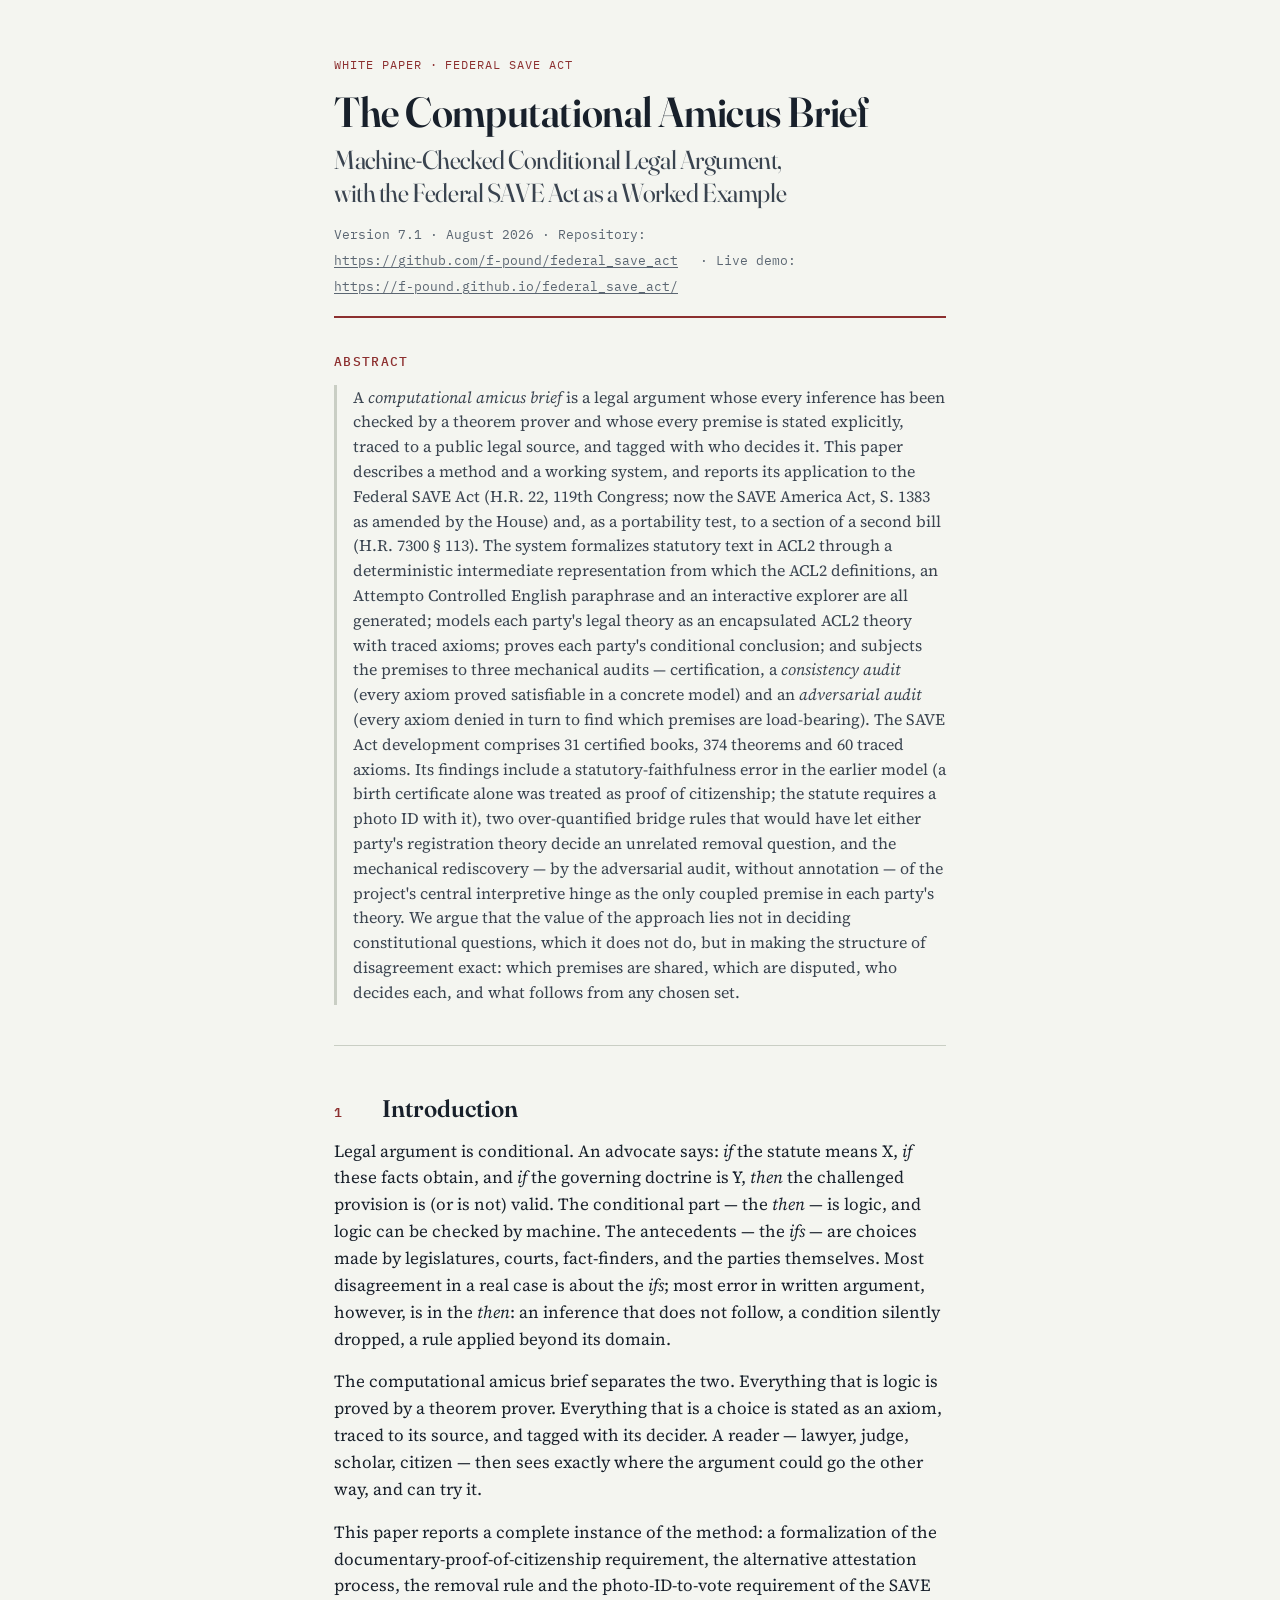
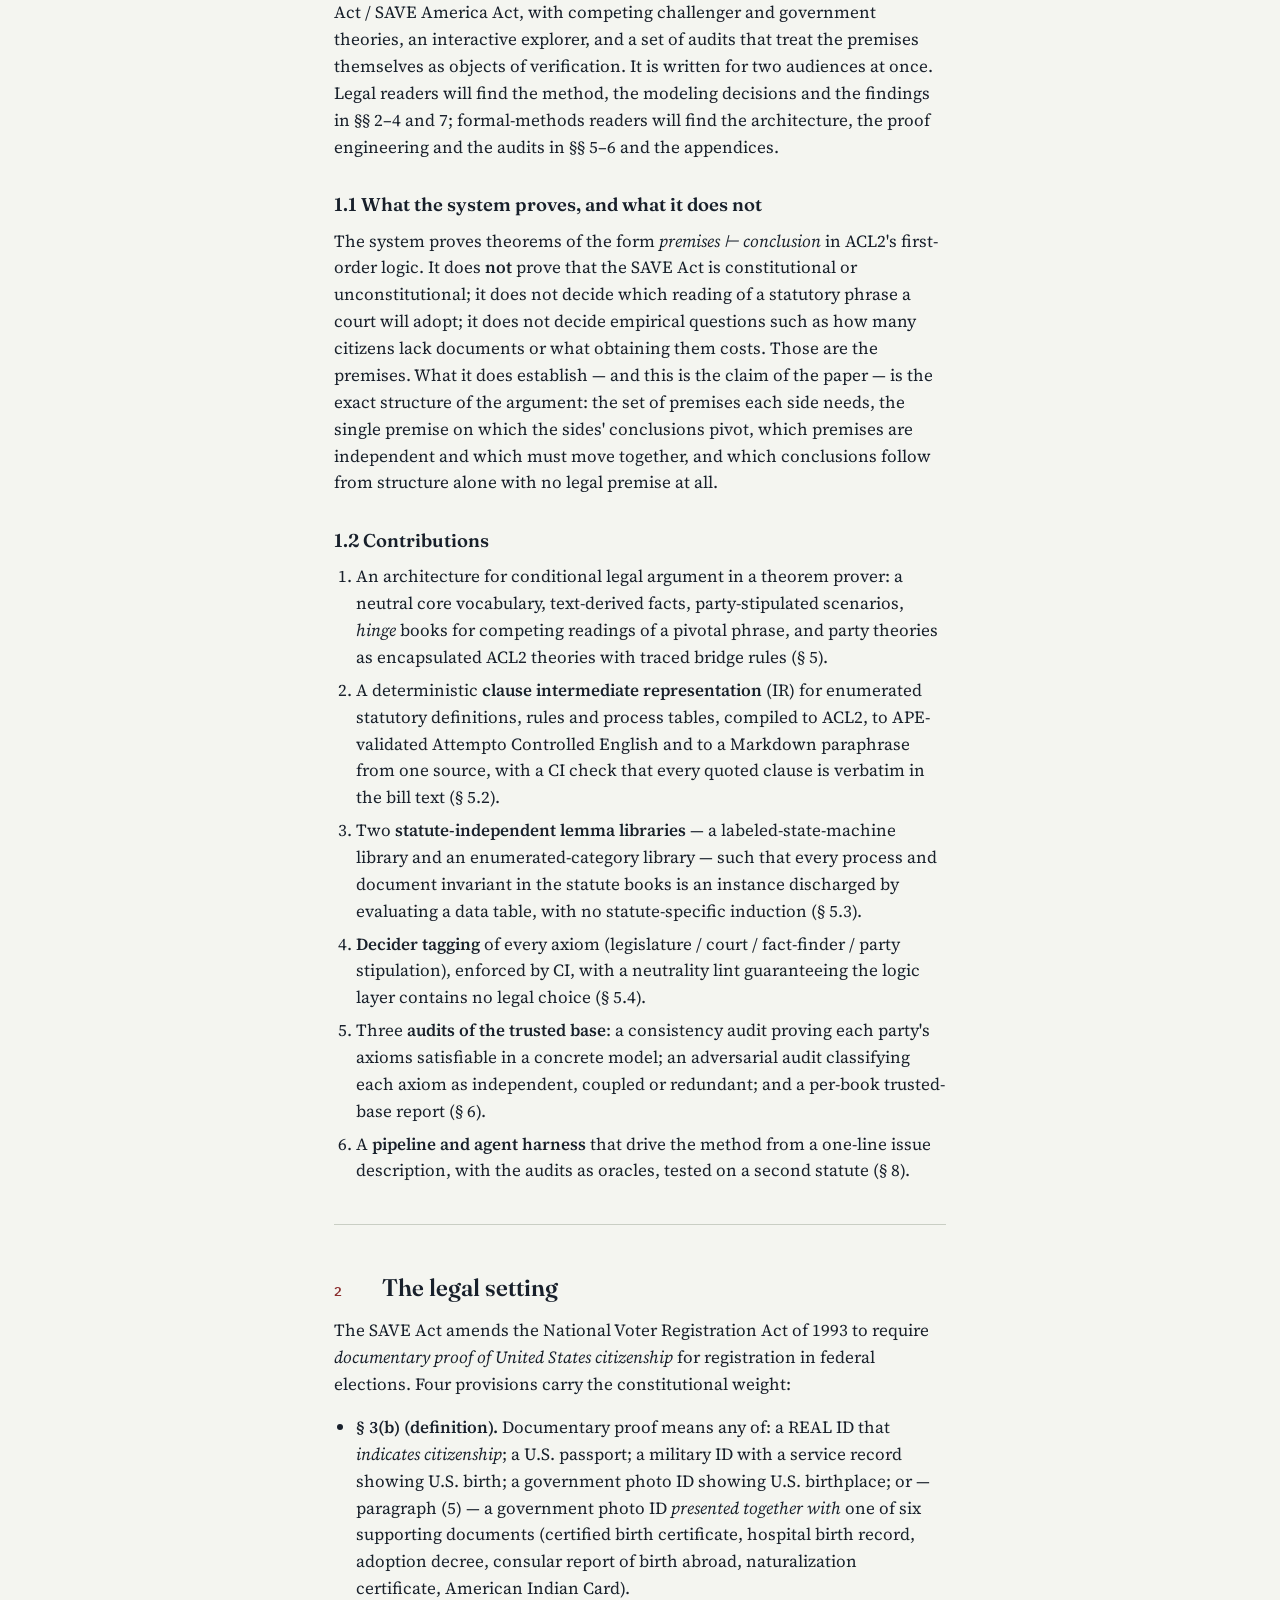
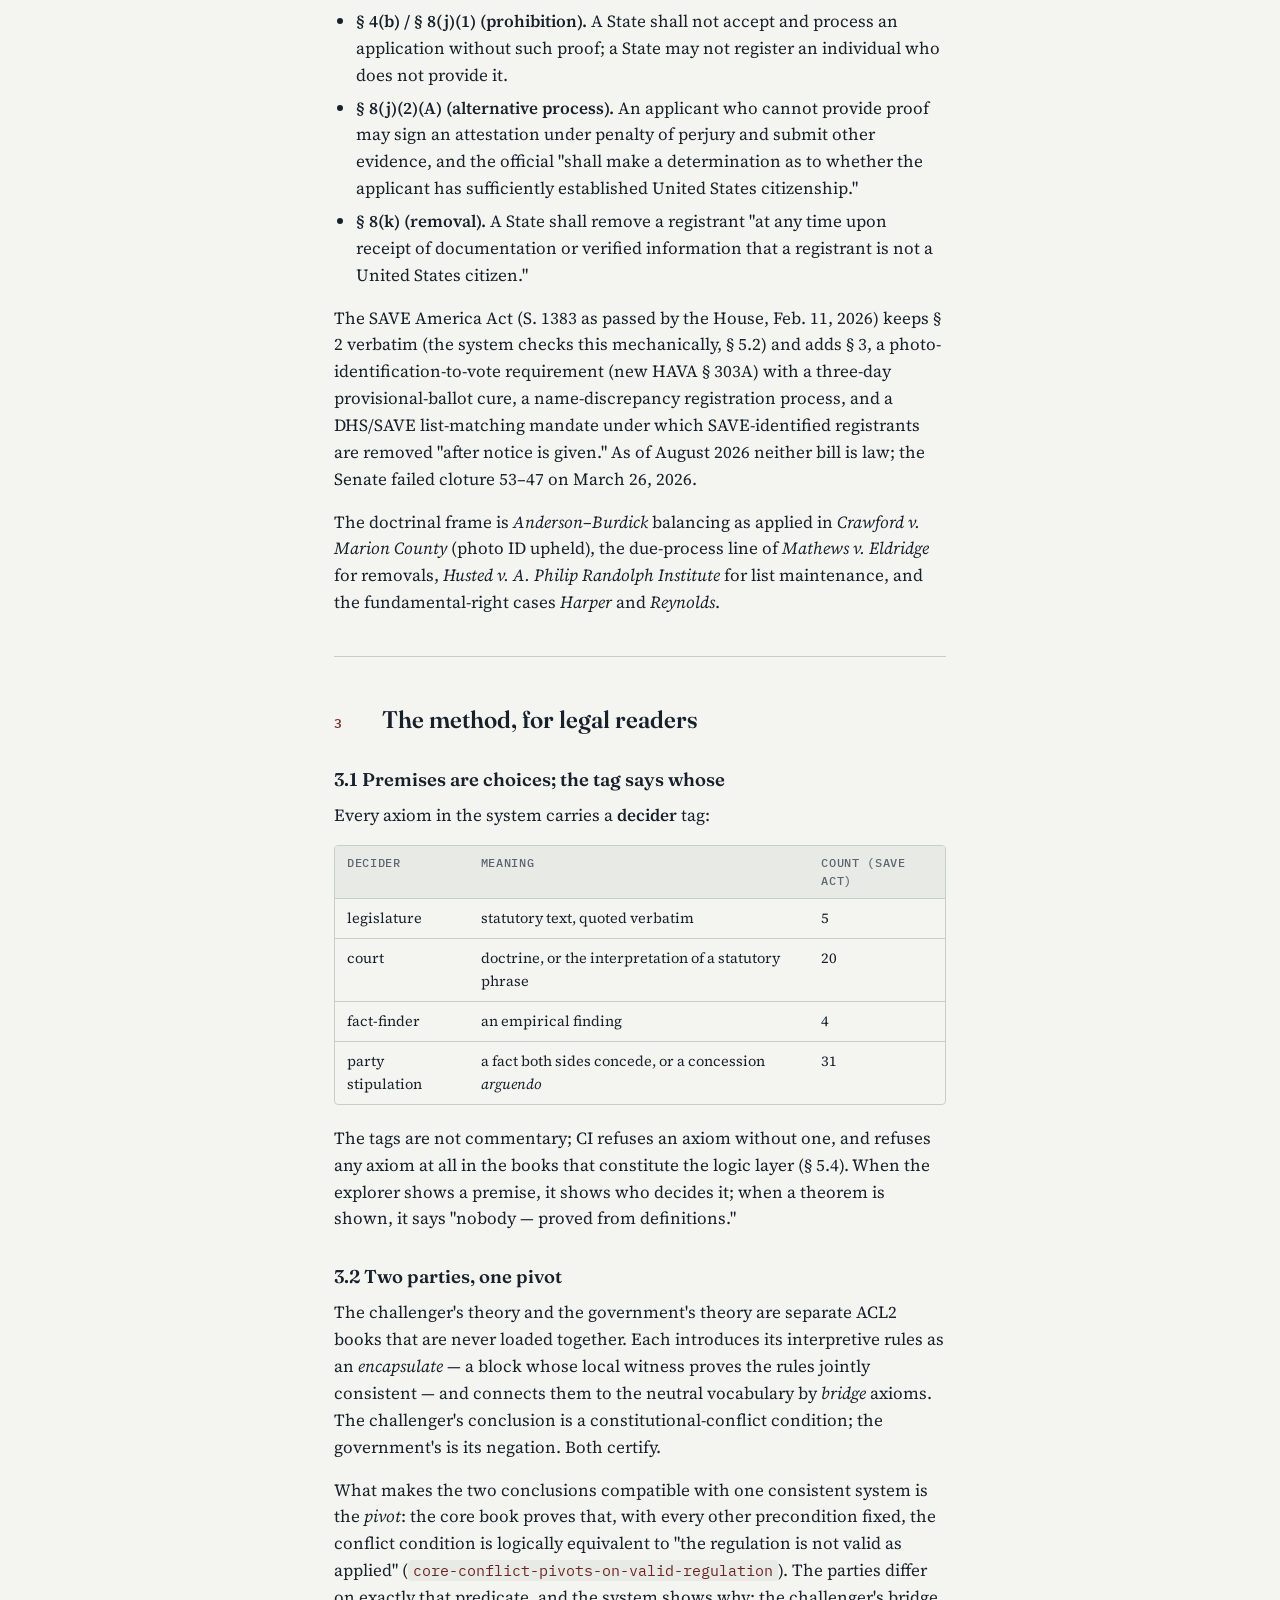
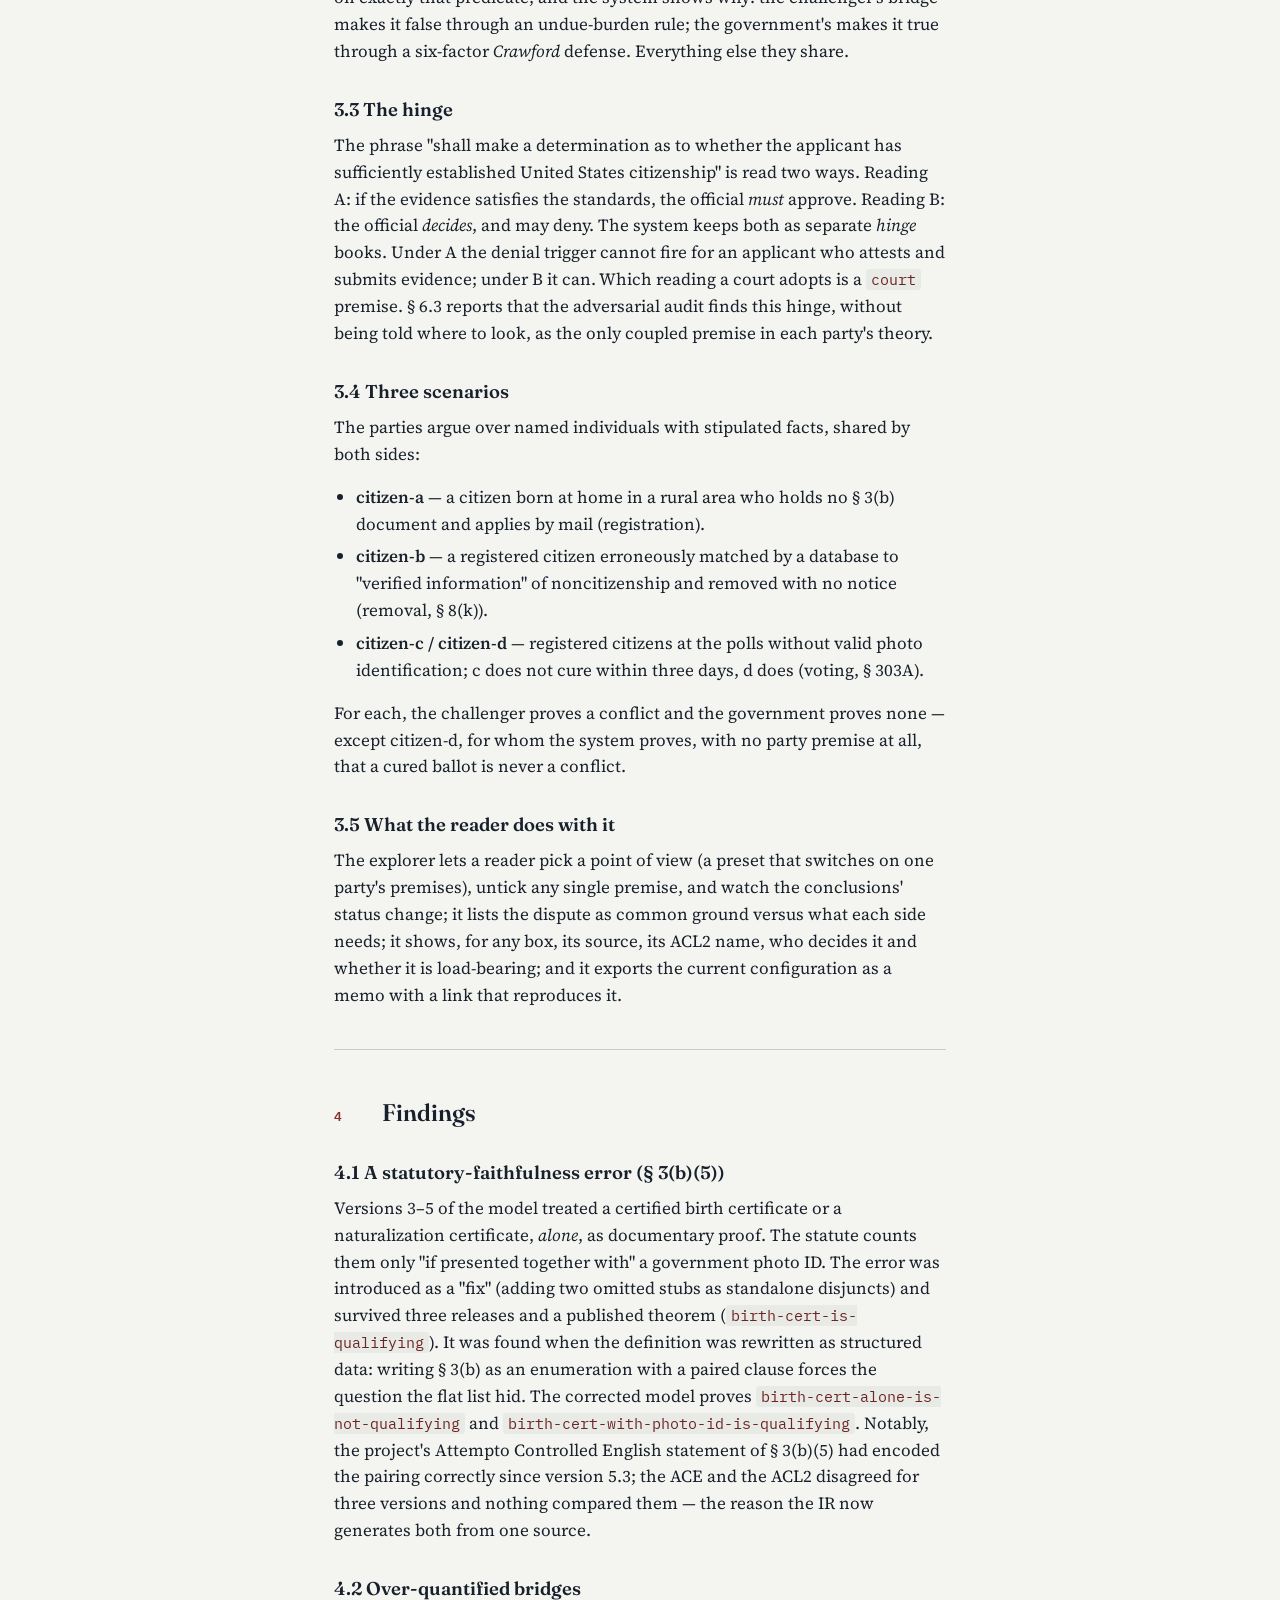
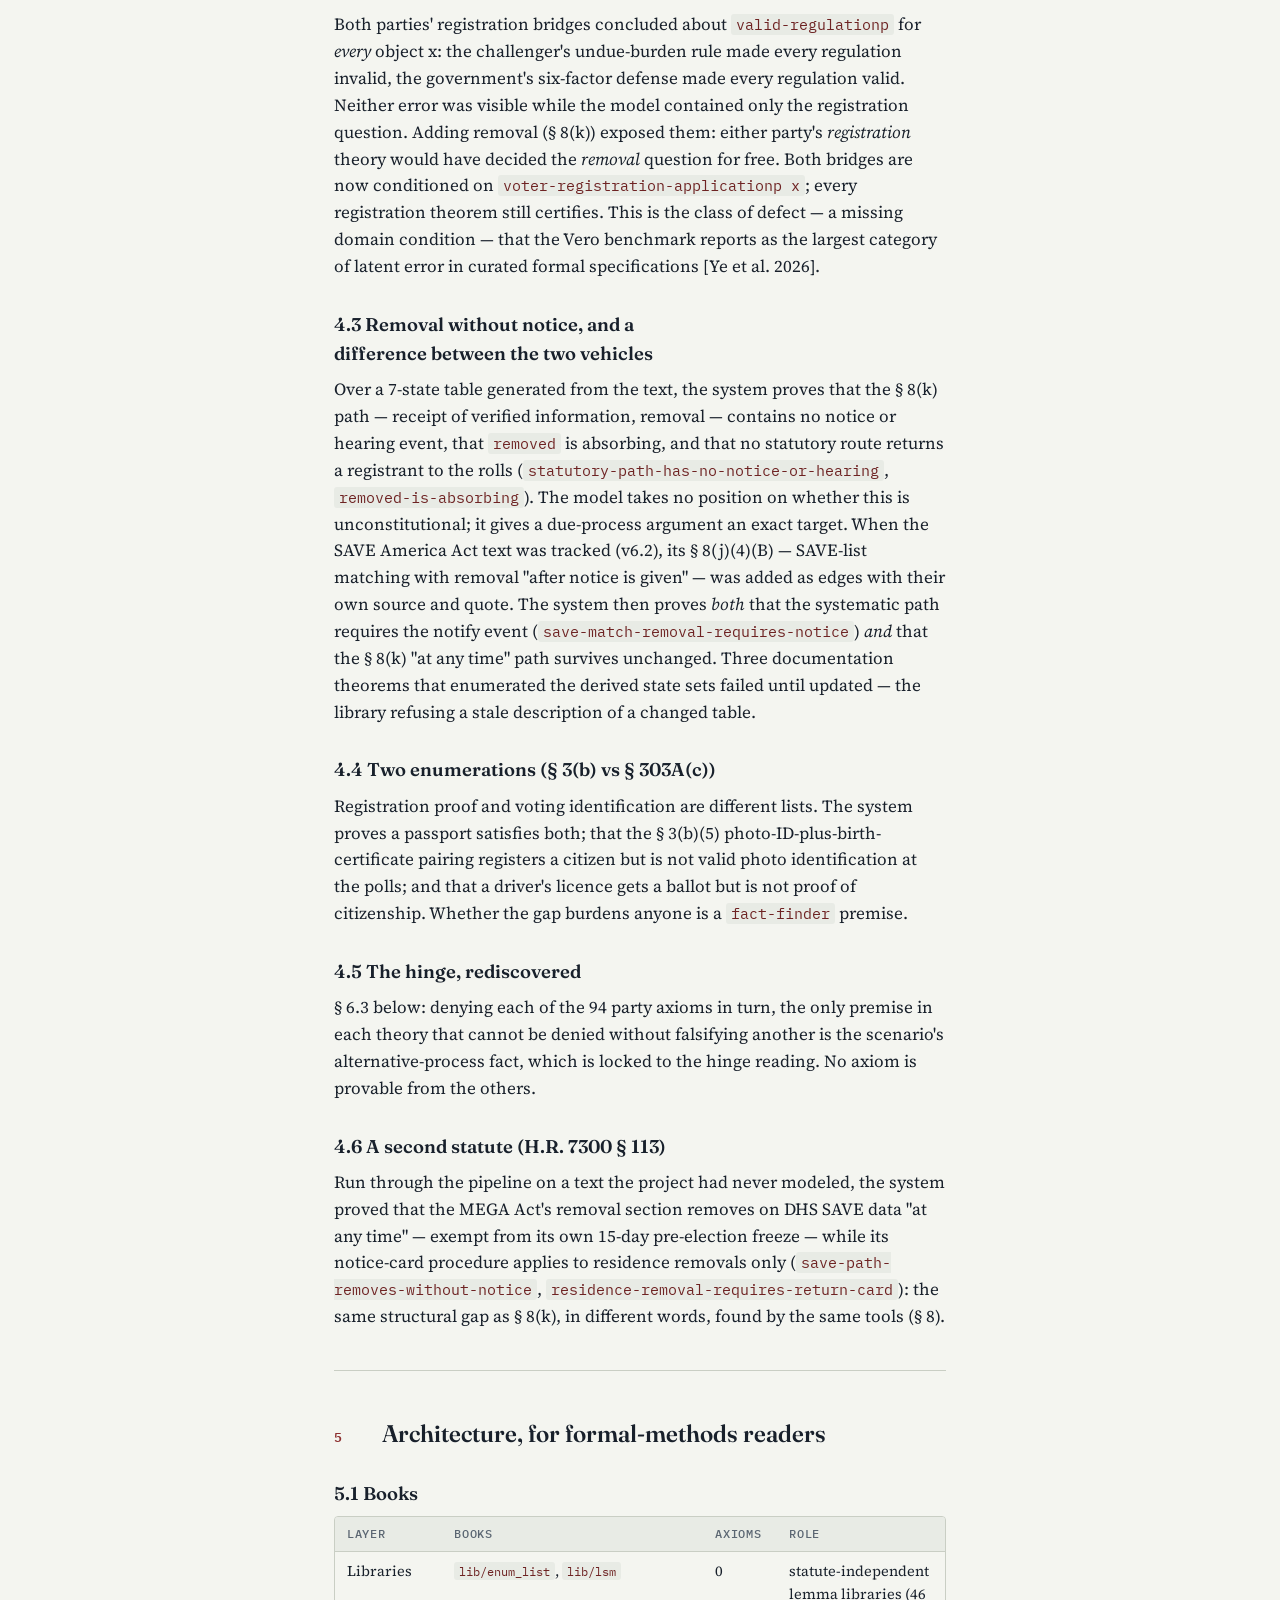
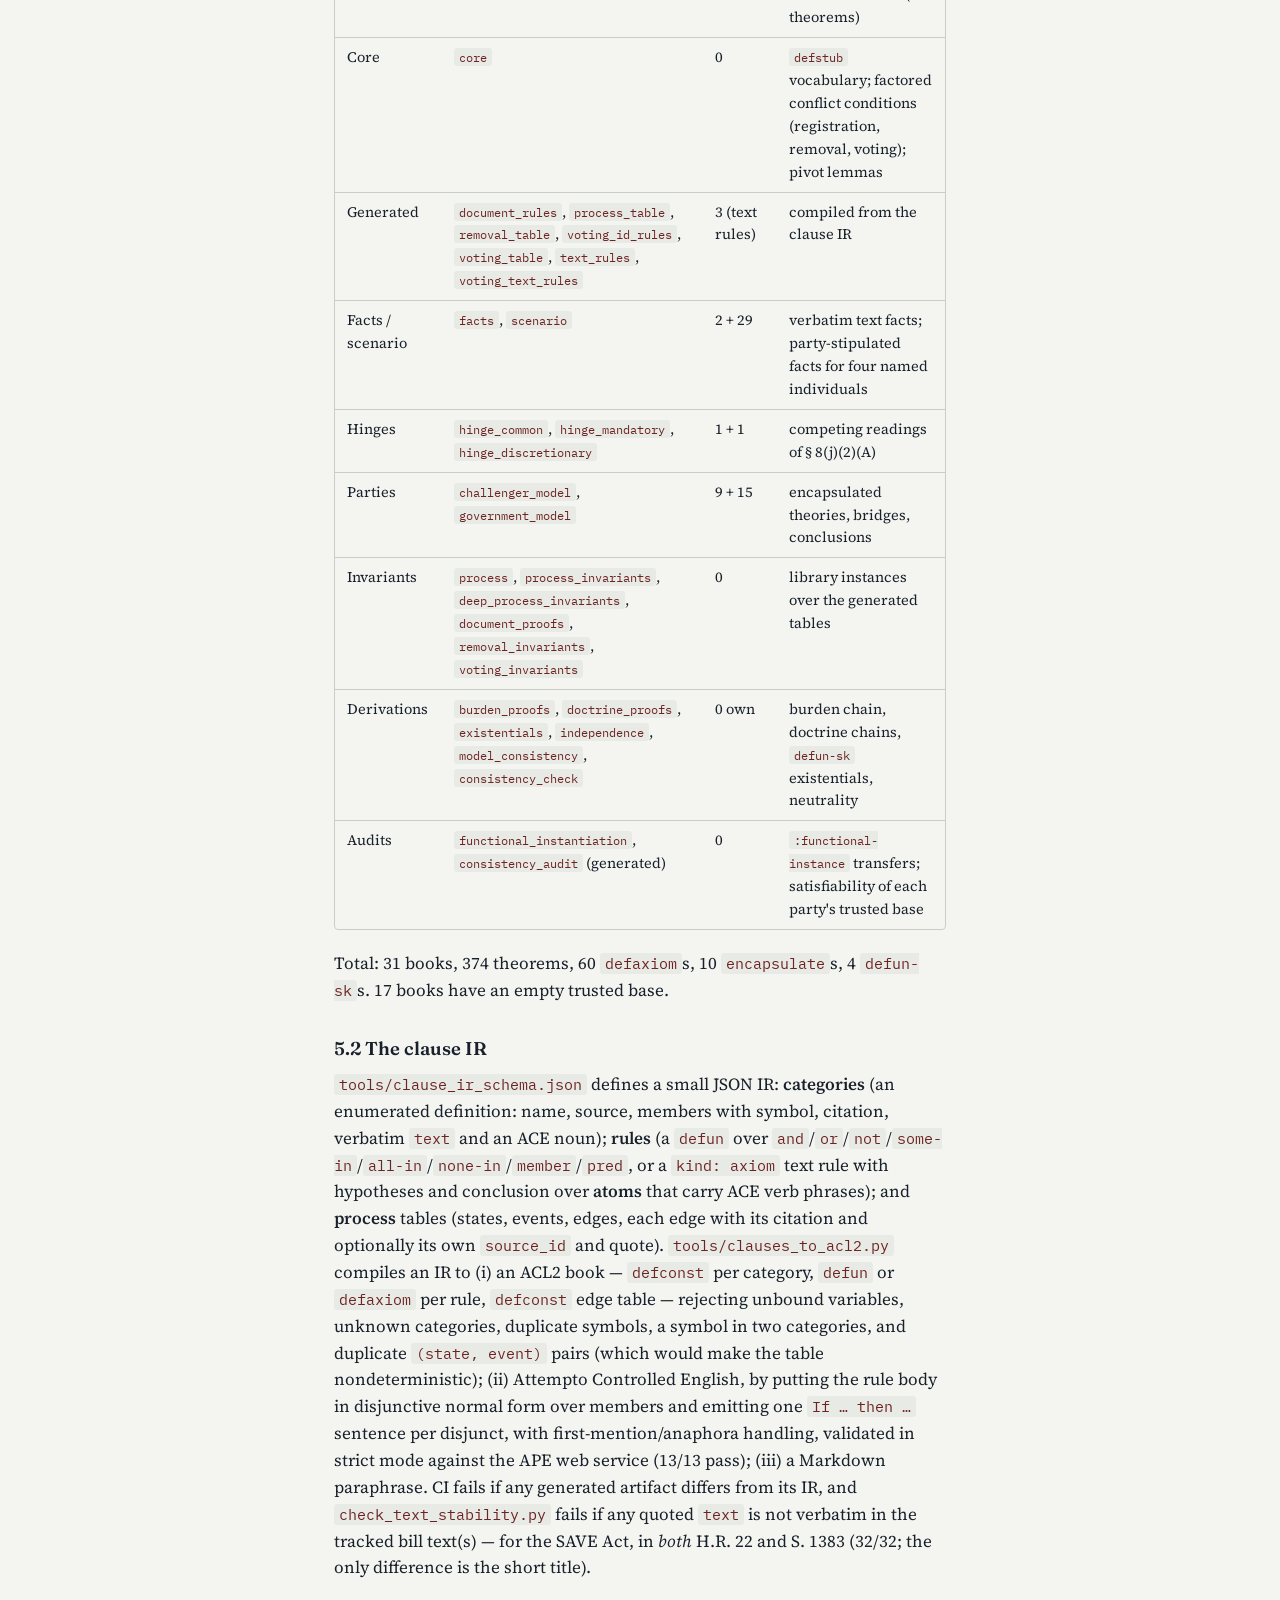
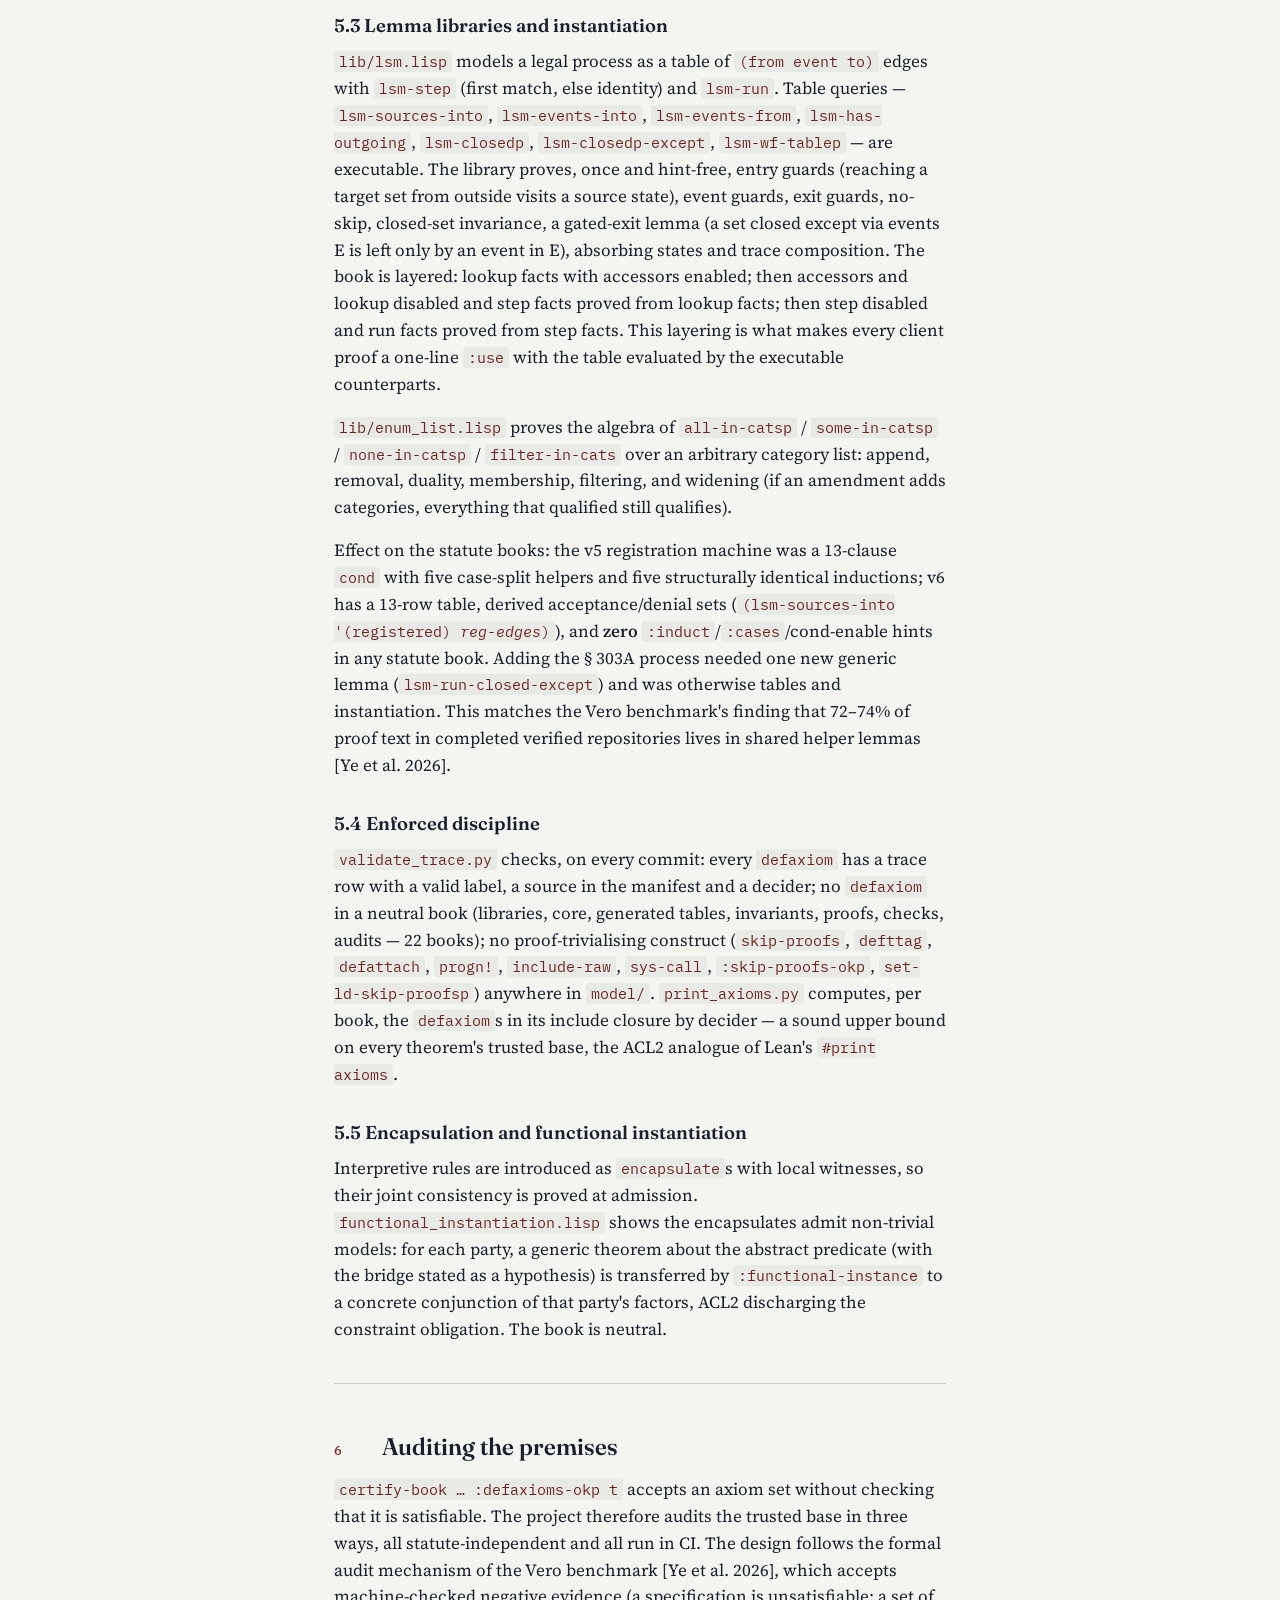
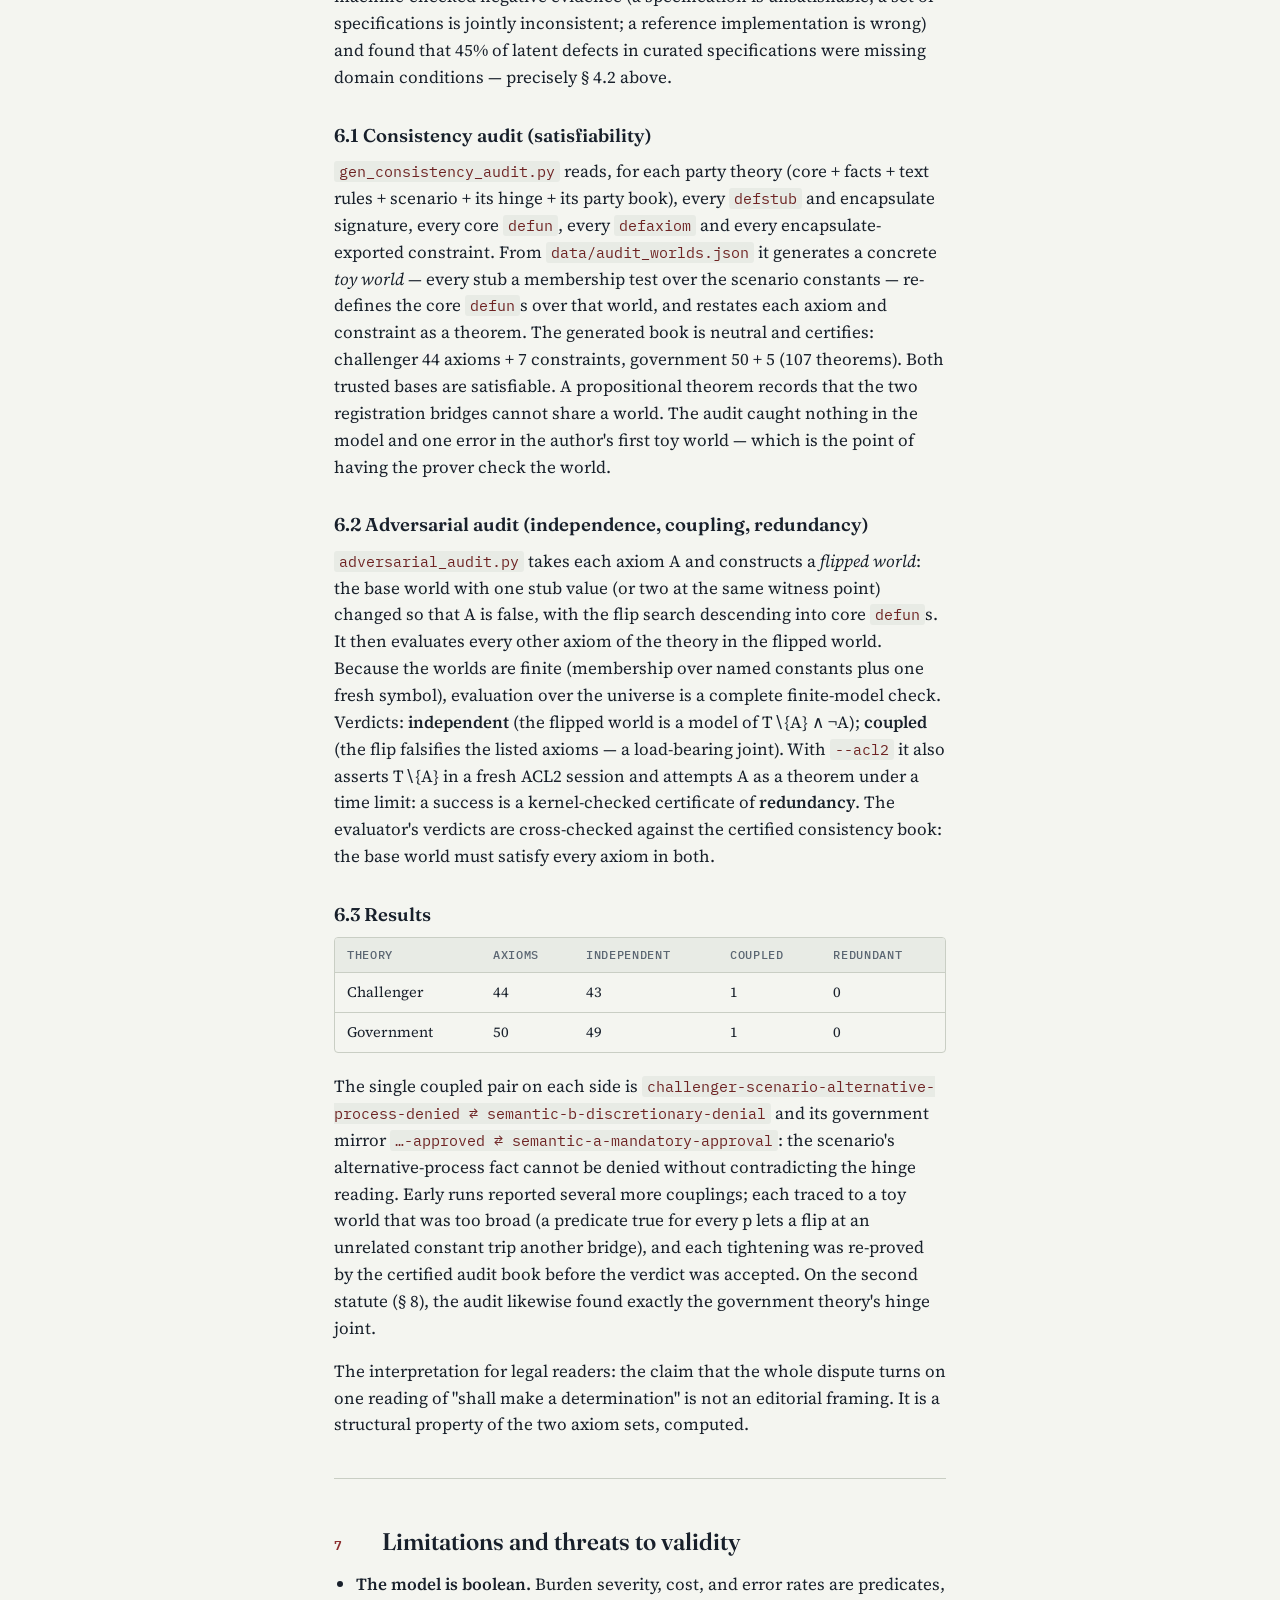
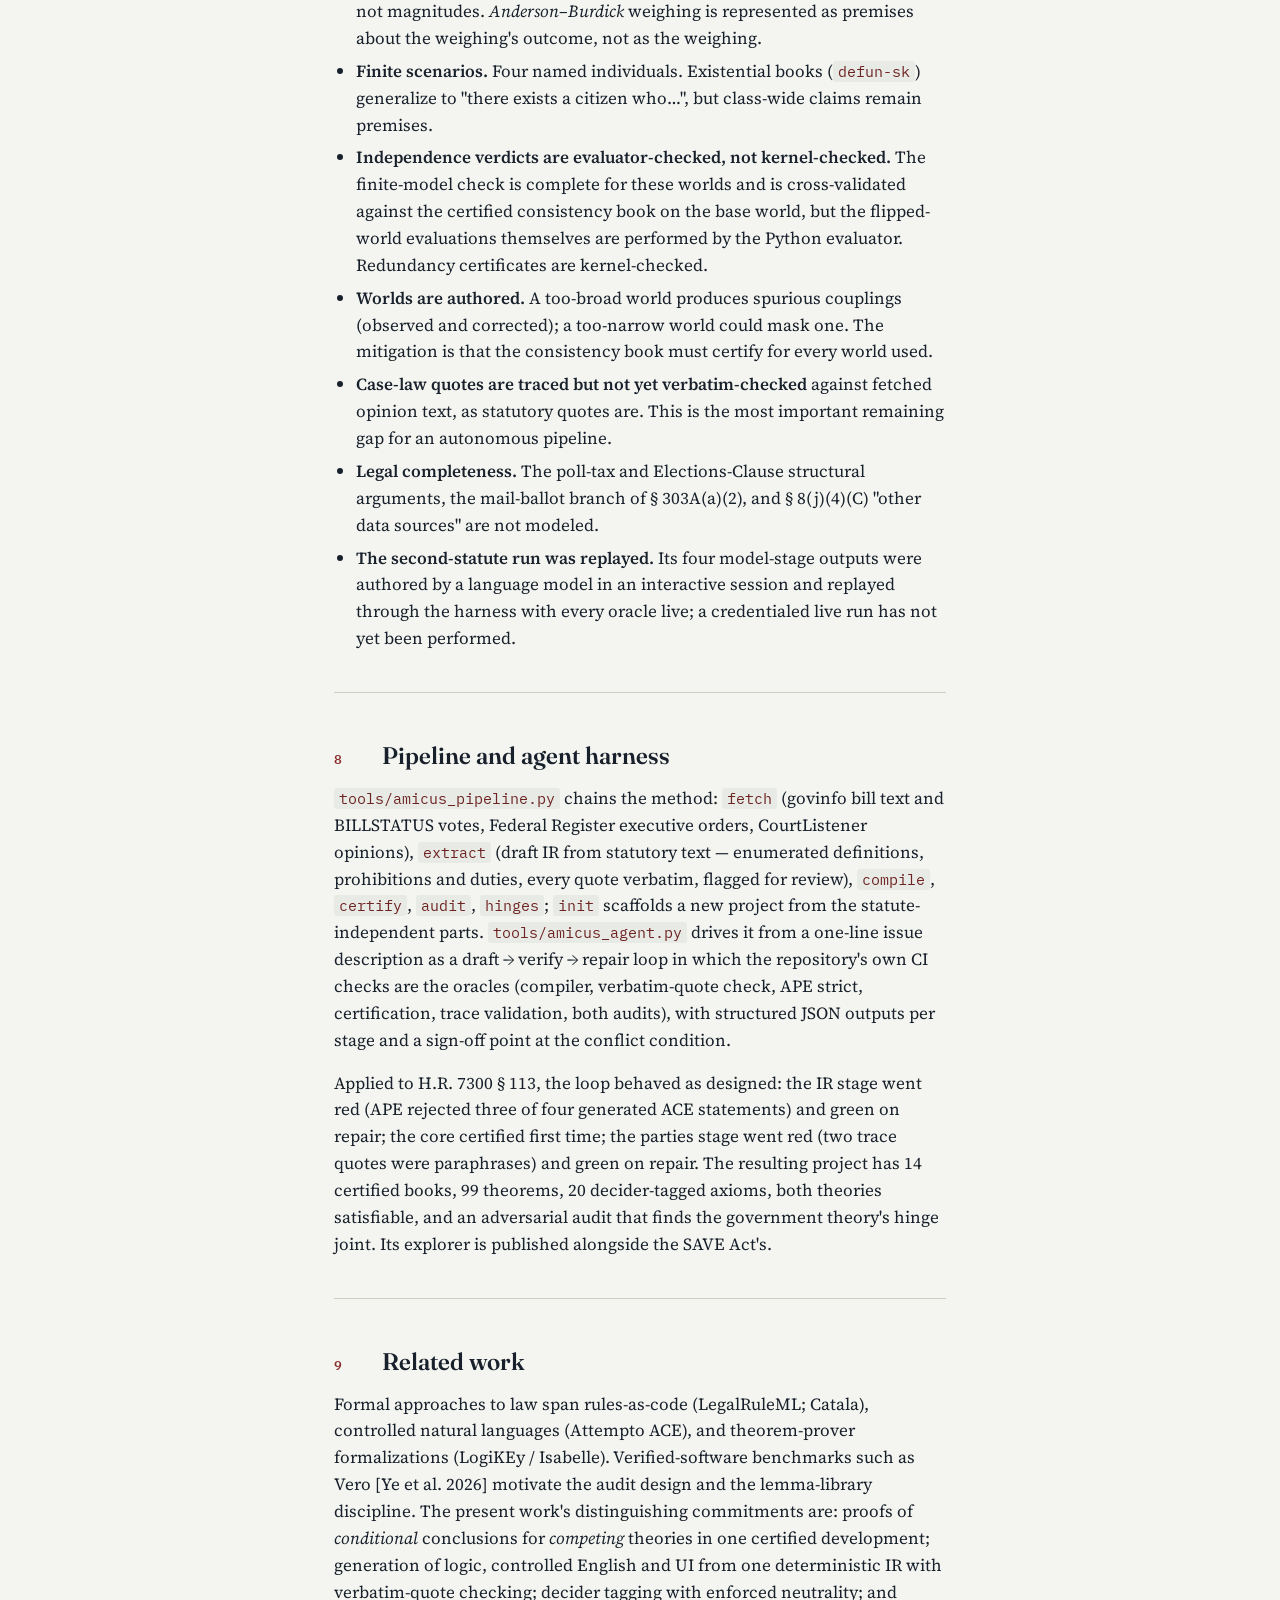
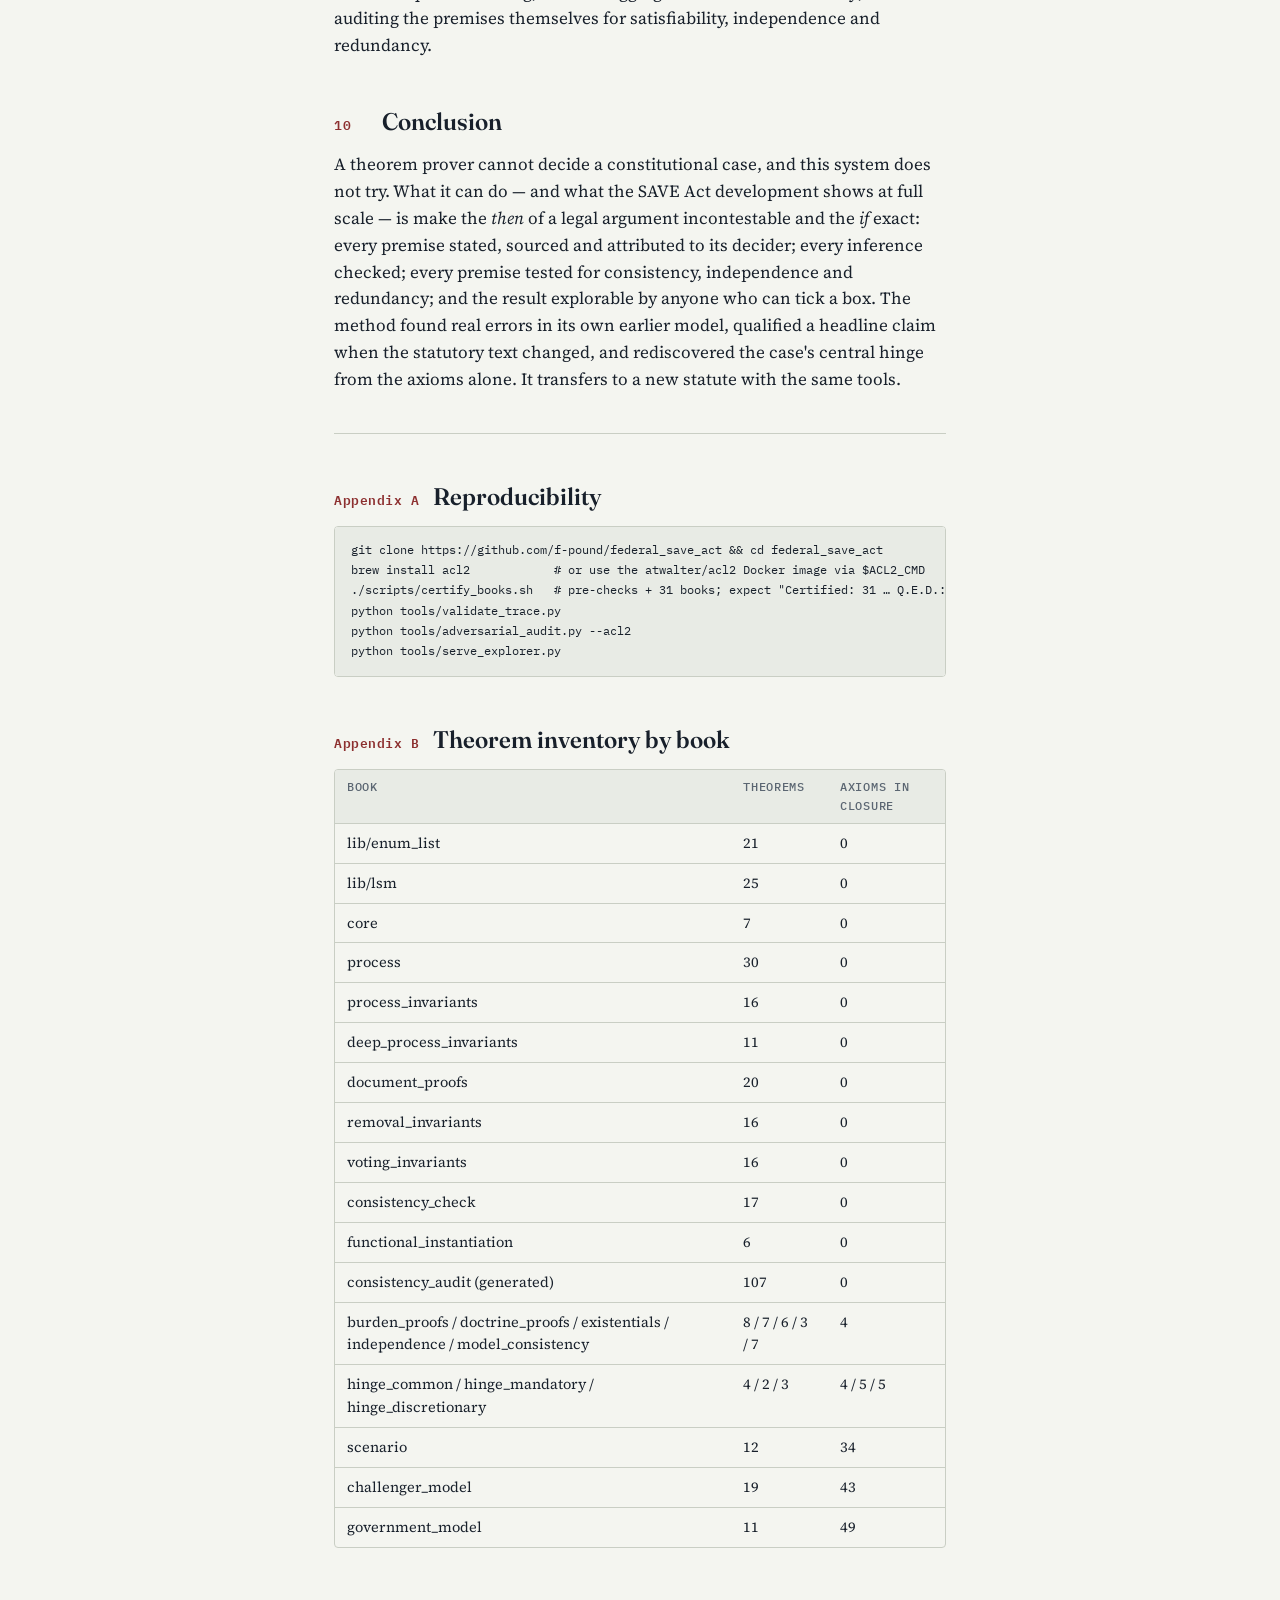
==== web/paper/index.html @ 67fb4537 "web: publish the white paper at /paper/ and link it Co-Authored-By: Claude Fable 5 <noreply@anthropi" ====
<!doctype html>
<html lang="en">
<head>
<meta charset="utf-8">
<meta name="viewport" content="width=device-width, initial-scale=1">
<meta name="description" content="The Computational Amicus Brief: machine-checked conditional legal argument, with the Federal SAVE Act as a worked example.">
<title>The Computational Amicus Brief</title>
<link rel="preconnect" href="https://fonts.googleapis.com">
<link rel="stylesheet" href="https://fonts.googleapis.com/css2?family=Fraunces:opsz,wght@9..144,400;9..144,600;9..144,700&family=Source+Serif+4:ital,opsz,wght@0,8..60,400;0,8..60,600;1,8..60,400&family=IBM+Plex+Mono:wght@400;500&display=swap">
<style>
:root {
  --ground:#F4F5F0; --ink:#18202B; --ink-soft:#3A4450; --slate:#5B6672; --rule:#C9CEC4; --panel:#E8EBE5; --accent:#8C2F2F; --accent-ink:#6E2323;
}
@media (prefers-color-scheme: dark) { :root:not([data-theme="light"]) {
  --ground:#14181D; --ink:#E6E8E3; --ink-soft:#C2C7C0; --slate:#98A2AB; --rule:#333B45; --panel:#1D232A; --accent:#D9857F; --accent-ink:#E8A39E;
} }
:root[data-theme="dark"] {
  --ground:#14181D; --ink:#E6E8E3; --ink-soft:#C2C7C0; --slate:#98A2AB; --rule:#333B45; --panel:#1D232A; --accent:#D9857F; --accent-ink:#E8A39E;
}
body { background:var(--ground); color:var(--ink); font-family:"Source Serif 4", Georgia, "Times New Roman", serif; font-size:17px; line-height:1.58; margin:0; }
.paper { max-width:68ch; margin:0 auto; padding:56px 24px 96px; }
header.masthead { border-bottom:2px solid var(--accent); padding-bottom:20px; margin-bottom:36px; }
.eyebrow { font-family:"IBM Plex Mono", ui-monospace, monospace; font-size:12px; letter-spacing:.08em; text-transform:uppercase; color:var(--accent); margin:0 0 14px; }
h1 { font-family:Fraunces, "Iowan Old Style", Georgia, serif; font-weight:600; font-size:clamp(30px, 4.6vw, 42px); line-height:1.12; letter-spacing:-.01em; margin:0 0 16px; text-wrap:balance; font-variation-settings:"opsz" 144; }
.meta { display:flex; flex-wrap:wrap; gap:6px 22px; font-family:"IBM Plex Mono", ui-monospace, monospace; font-size:12.5px; color:var(--slate); }
.meta a { color:var(--slate); }
h2 { font-family:Fraunces, Georgia, serif; font-weight:600; font-size:24px; line-height:1.25; margin:48px 0 14px; text-wrap:balance; display:flex; gap:14px; align-items:baseline; font-variation-settings:"opsz" 72; }
h2 .num { font-family:"IBM Plex Mono", ui-monospace, monospace; font-size:13px; color:var(--accent); letter-spacing:.04em; flex:none; min-width:2.6em; }
h2.abs-h { font-size:13px; font-family:"IBM Plex Mono", ui-monospace, monospace; text-transform:uppercase; letter-spacing:.1em; color:var(--accent); margin-top:0; font-weight:500; }
h2.abs-h + p { font-size:16px; line-height:1.55; color:var(--ink-soft); border-left:3px solid var(--rule); padding-left:16px; }
h3 { font-family:Fraunces, Georgia, serif; font-weight:600; font-size:18.5px; margin:30px 0 8px; text-wrap:balance; }
p { margin:0 0 16px; }
a { color:var(--accent-ink); text-decoration-thickness:1px; text-underline-offset:2px; }
a:focus-visible, button:focus-visible { outline:2px solid var(--accent); outline-offset:2px; }
code { font-family:"IBM Plex Mono", ui-monospace, monospace; font-size:.86em; color:var(--accent-ink); background:var(--panel); padding:1px 5px; border-radius:3px; }
pre { background:var(--panel); border:1px solid var(--rule); border-radius:4px; padding:14px 16px; overflow-x:auto; font-size:13.5px; line-height:1.5; }
pre code { background:none; color:var(--ink); padding:0; }
ul, ol { padding-left:1.3em; margin:0 0 16px; }
li { margin:0 0 6px; }
hr { border:0; border-top:1px solid var(--rule); margin:40px 0; }
.tbl { overflow-x:auto; margin:0 0 20px; border:1px solid var(--rule); border-radius:4px; }
table { border-collapse:collapse; width:100%; font-size:14.5px; font-variant-numeric:tabular-nums; }
th, td { text-align:left; padding:8px 12px; border-bottom:1px solid var(--rule); vertical-align:top; }
th { font-family:"IBM Plex Mono", ui-monospace, monospace; font-size:11.5px; letter-spacing:.06em; text-transform:uppercase; color:var(--slate); background:var(--panel); font-weight:500; }
tr:last-child td { border-bottom:0; }
strong { font-weight:600; }
@media (max-width:600px) { body { font-size:16px; } .paper { padding:36px 18px 64px; } }
@media (prefers-reduced-motion: no-preference) { a { transition: color .15s; } }
</style>
</head>
<body>
<div class="paper">
<header class="masthead">
<p class="eyebrow">White paper · Federal SAVE Act</p>
<h1>The Computational Amicus Brief<br><span style="font-weight:400;font-size:.62em;line-height:1.25;display:block;margin-top:8px;color:var(--ink-soft)">Machine-Checked Conditional Legal Argument, with the Federal SAVE Act as a Worked Example</span></h1>
<div class="meta">Version 7.1 · August 2026 · Repository: <a href="https://github.com/f-pound/federal_save_act">https://github.com/f-pound/federal_save_act</a> · Live demo: <a href="https://f-pound.github.io/federal_save_act/">https://f-pound.github.io/federal_save_act/</a></div>
</header>
<h2 class="abs-h">Abstract</h2>
<p>A <em>computational amicus brief</em> is a legal argument whose every inference has been checked by a theorem prover and whose every premise is stated explicitly, traced to a public legal source, and tagged with who decides it. This paper describes a method and a working system, and reports its application to the Federal SAVE Act (H.R. 22, 119th Congress; now the SAVE America Act, S. 1383 as amended by the House) and, as a portability test, to a section of a second bill (H.R. 7300 § 113). The system formalizes statutory text in ACL2 through a deterministic intermediate representation from which the ACL2 definitions, an Attempto Controlled English paraphrase and an interactive explorer are all generated; models each party's legal theory as an encapsulated ACL2 theory with traced axioms; proves each party's conditional conclusion; and subjects the premises to three mechanical audits — certification, a <em>consistency audit</em> (every axiom proved satisfiable in a concrete model) and an <em>adversarial audit</em> (every axiom denied in turn to find which premises are load-bearing). The SAVE Act development comprises 31 certified books, 374 theorems and 60 traced axioms. Its findings include a statutory-faithfulness error in the earlier model (a birth certificate alone was treated as proof of citizenship; the statute requires a photo ID with it), two over-quantified bridge rules that would have let either party's registration theory decide an unrelated removal question, and the mechanical rediscovery — by the adversarial audit, without annotation — of the project's central interpretive hinge as the only coupled premise in each party's theory. We argue that the value of the approach lies not in deciding constitutional questions, which it does not do, but in making the structure of disagreement exact: which premises are shared, which are disputed, who decides each, and what follows from any chosen set.</p>
<hr>
<h2><span class="num">1</span>Introduction</h2>
<p>Legal argument is conditional. An advocate says: <em>if</em> the statute means X, <em>if</em> these facts obtain, and <em>if</em> the governing doctrine is Y, <em>then</em> the challenged provision is (or is not) valid. The conditional part — the <em>then</em> — is logic, and logic can be checked by machine. The antecedents — the <em>ifs</em> — are choices made by legislatures, courts, fact-finders, and the parties themselves. Most disagreement in a real case is about the <em>ifs</em>; most error in written argument, however, is in the <em>then</em>: an inference that does not follow, a condition silently dropped, a rule applied beyond its domain.</p>
<p>The computational amicus brief separates the two. Everything that is logic is proved by a theorem prover. Everything that is a choice is stated as an axiom, traced to its source, and tagged with its decider. A reader — lawyer, judge, scholar, citizen — then sees exactly where the argument could go the other way, and can try it.</p>
<p>This paper reports a complete instance of the method: a formalization of the documentary-proof-of-citizenship requirement, the alternative attestation process, the removal rule and the photo-ID-to-vote requirement of the SAVE Act / SAVE America Act, with competing challenger and government theories, an interactive explorer, and a set of audits that treat the premises themselves as objects of verification. It is written for two audiences at once. Legal readers will find the method, the modeling decisions and the findings in §§ 2–4 and 7; formal-methods readers will find the architecture, the proof engineering and the audits in §§ 5–6 and the appendices.</p>
<h3>1.1 What the system proves, and what it does not</h3>
<p>The system proves theorems of the form <em>premises ⊢ conclusion</em> in ACL2's first-order logic. It does <strong>not</strong> prove that the SAVE Act is constitutional or unconstitutional; it does not decide which reading of a statutory phrase a court will adopt; it does not decide empirical questions such as how many citizens lack documents or what obtaining them costs. Those are the premises. What it does establish — and this is the claim of the paper — is the exact structure of the argument: the set of premises each side needs, the single premise on which the sides' conclusions pivot, which premises are independent and which must move together, and which conclusions follow from structure alone with no legal premise at all.</p>
<h3>1.2 Contributions</h3>
<ol><li>An architecture for conditional legal argument in a theorem prover: a neutral core vocabulary, text-derived facts, party-stipulated scenarios, <em>hinge</em> books for competing readings of a pivotal phrase, and party theories as encapsulated ACL2 theories with traced bridge rules (§ 5).</li><li>A deterministic <strong>clause intermediate representation</strong> (IR) for enumerated statutory definitions, rules and process tables, compiled to ACL2, to APE-validated Attempto Controlled English and to a Markdown paraphrase from one source, with a CI check that every quoted clause is verbatim in the bill text (§ 5.2).</li><li>Two <strong>statute-independent lemma libraries</strong> — a labeled-state-machine library and an enumerated-category library — such that every process and document invariant in the statute books is an instance discharged by evaluating a data table, with no statute-specific induction (§ 5.3).</li><li><strong>Decider tagging</strong> of every axiom (legislature / court / fact-finder / party stipulation), enforced by CI, with a neutrality lint guaranteeing the logic layer contains no legal choice (§ 5.4).</li><li>Three <strong>audits of the trusted base</strong>: a consistency audit proving each party's axioms satisfiable in a concrete model; an adversarial audit classifying each axiom as independent, coupled or redundant; and a per-book trusted-base report (§ 6).</li><li>A <strong>pipeline and agent harness</strong> that drive the method from a one-line issue description, with the audits as oracles, tested on a second statute (§ 8).</li></ol>
<hr>
<h2><span class="num">2</span>The legal setting</h2>
<p>The SAVE Act amends the National Voter Registration Act of 1993 to require <em>documentary proof of United States citizenship</em> for registration in federal elections. Four provisions carry the constitutional weight:</p>
<ul><li><strong>§ 3(b) (definition).</strong> Documentary proof means any of: a REAL ID that <em>indicates citizenship</em>; a U.S. passport; a military ID with a service record showing U.S. birth; a government photo ID showing U.S. birthplace; or — paragraph (5) — a government photo ID <em>presented together with</em> one of six supporting documents (certified birth certificate, hospital birth record, adoption decree, consular report of birth abroad, naturalization certificate, American Indian Card).</li><li><strong>§ 4(b) / § 8(j)(1) (prohibition).</strong> A State shall not accept and process an application without such proof; a State may not register an individual who does not provide it.</li><li><strong>§ 8(j)(2)(A) (alternative process).</strong> An applicant who cannot provide proof may sign an attestation under penalty of perjury and submit other evidence, and the official "shall make a determination as to whether the applicant has sufficiently established United States citizenship."</li><li><strong>§ 8(k) (removal).</strong> A State shall remove a registrant "at any time upon receipt of documentation or verified information that a registrant is not a United States citizen."</li></ul>
<p>The SAVE America Act (S. 1383 as passed by the House, Feb. 11, 2026) keeps § 2 verbatim (the system checks this mechanically, § 5.2) and adds § 3, a photo-identification-to-vote requirement (new HAVA § 303A) with a three-day provisional-ballot cure, a name-discrepancy registration process, and a DHS/SAVE list-matching mandate under which SAVE-identified registrants are removed "after notice is given." As of August 2026 neither bill is law; the Senate failed cloture 53–47 on March 26, 2026.</p>
<p>The doctrinal frame is <em>Anderson–Burdick</em> balancing as applied in <em>Crawford v. Marion County</em> (photo ID upheld), the due-process line of <em>Mathews v. Eldridge</em> for removals, <em>Husted v. A. Philip Randolph Institute</em> for list maintenance, and the fundamental-right cases <em>Harper</em> and <em>Reynolds</em>.</p>
<hr>
<h2><span class="num">3</span>The method, for legal readers</h2>
<h3>3.1 Premises are choices; the tag says whose</h3>
<p>Every axiom in the system carries a <strong>decider</strong> tag:</p>
<div class="tbl"><table><thead><tr><th>Decider</th><th>Meaning</th><th>Count (SAVE Act)</th></tr></thead><tbody><tr><td>legislature</td><td>statutory text, quoted verbatim</td><td>5</td></tr><tr><td>court</td><td>doctrine, or the interpretation of a statutory phrase</td><td>20</td></tr><tr><td>fact-finder</td><td>an empirical finding</td><td>4</td></tr><tr><td>party stipulation</td><td>a fact both sides concede, or a concession <em>arguendo</em></td><td>31</td></tr></tbody></table></div>
<p>The tags are not commentary; CI refuses an axiom without one, and refuses any axiom at all in the books that constitute the logic layer (§ 5.4). When the explorer shows a premise, it shows who decides it; when a theorem is shown, it says "nobody — proved from definitions."</p>
<h3>3.2 Two parties, one pivot</h3>
<p>The challenger's theory and the government's theory are separate ACL2 books that are never loaded together. Each introduces its interpretive rules as an <em>encapsulate</em> — a block whose local witness proves the rules jointly consistent — and connects them to the neutral vocabulary by <em>bridge</em> axioms. The challenger's conclusion is a constitutional-conflict condition; the government's is its negation. Both certify.</p>
<p>What makes the two conclusions compatible with one consistent system is the <em>pivot</em>: the core book proves that, with every other precondition fixed, the conflict condition is logically equivalent to "the regulation is not valid as applied" (<code>core-conflict-pivots-on-valid-regulation</code>). The parties differ on exactly that predicate, and the system shows why: the challenger's bridge makes it false through an undue-burden rule; the government's makes it true through a six-factor <em>Crawford</em> defense. Everything else they share.</p>
<h3>3.3 The hinge</h3>
<p>The phrase "shall make a determination as to whether the applicant has sufficiently established United States citizenship" is read two ways. Reading A: if the evidence satisfies the standards, the official <em>must</em> approve. Reading B: the official <em>decides</em>, and may deny. The system keeps both as separate <em>hinge</em> books. Under A the denial trigger cannot fire for an applicant who attests and submits evidence; under B it can. Which reading a court adopts is a <code>court</code> premise. § 6.3 reports that the adversarial audit finds this hinge, without being told where to look, as the only coupled premise in each party's theory.</p>
<h3>3.4 Three scenarios</h3>
<p>The parties argue over named individuals with stipulated facts, shared by both sides:</p>
<ul><li><strong>citizen-a</strong> — a citizen born at home in a rural area who holds no § 3(b) document and applies by mail (registration).</li><li><strong>citizen-b</strong> — a registered citizen erroneously matched by a database to "verified information" of noncitizenship and removed with no notice (removal, § 8(k)).</li><li><strong>citizen-c / citizen-d</strong> — registered citizens at the polls without valid photo identification; c does not cure within three days, d does (voting, § 303A).</li></ul>
<p>For each, the challenger proves a conflict and the government proves none — except citizen-d, for whom the system proves, with no party premise at all, that a cured ballot is never a conflict.</p>
<h3>3.5 What the reader does with it</h3>
<p>The explorer lets a reader pick a point of view (a preset that switches on one party's premises), untick any single premise, and watch the conclusions' status change; it lists the dispute as common ground versus what each side needs; it shows, for any box, its source, its ACL2 name, who decides it and whether it is load-bearing; and it exports the current configuration as a memo with a link that reproduces it.</p>
<hr>
<h2><span class="num">4</span>Findings</h2>
<h3>4.1 A statutory-faithfulness error (§ 3(b)(5))</h3>
<p>Versions 3–5 of the model treated a certified birth certificate or a naturalization certificate, <em>alone</em>, as documentary proof. The statute counts them only "if presented together with" a government photo ID. The error was introduced as a "fix" (adding two omitted stubs as standalone disjuncts) and survived three releases and a published theorem (<code>birth-cert-is-qualifying</code>). It was found when the definition was rewritten as structured data: writing § 3(b) as an enumeration with a paired clause forces the question the flat list hid. The corrected model proves <code>birth-cert-alone-is-not-qualifying</code> and <code>birth-cert-with-photo-id-is-qualifying</code>. Notably, the project's Attempto Controlled English statement of § 3(b)(5) had encoded the pairing correctly since version 5.3; the ACE and the ACL2 disagreed for three versions and nothing compared them — the reason the IR now generates both from one source.</p>
<h3>4.2 Over-quantified bridges</h3>
<p>Both parties' registration bridges concluded about <code>valid-regulationp</code> for <em>every</em> object x: the challenger's undue-burden rule made every regulation invalid, the government's six-factor defense made every regulation valid. Neither error was visible while the model contained only the registration question. Adding removal (§ 8(k)) exposed them: either party's <em>registration</em> theory would have decided the <em>removal</em> question for free. Both bridges are now conditioned on <code>voter-registration-applicationp x</code>; every registration theorem still certifies. This is the class of defect — a missing domain condition — that the Vero benchmark reports as the largest category of latent error in curated formal specifications [Ye et al. 2026].</p>
<h3>4.3 Removal without notice, and a difference between the two vehicles</h3>
<p>Over a 7-state table generated from the text, the system proves that the § 8(k) path — receipt of verified information, removal — contains no notice or hearing event, that <code>removed</code> is absorbing, and that no statutory route returns a registrant to the rolls (<code>statutory-path-has-no-notice-or-hearing</code>, <code>removed-is-absorbing</code>). The model takes no position on whether this is unconstitutional; it gives a due-process argument an exact target. When the SAVE America Act text was tracked (v6.2), its § 8(j)(4)(B) — SAVE-list matching with removal "after notice is given" — was added as edges with their own source and quote. The system then proves <em>both</em> that the systematic path requires the notify event (<code>save-match-removal-requires-notice</code>) <em>and</em> that the § 8(k) "at any time" path survives unchanged. Three documentation theorems that enumerated the derived state sets failed until updated — the library refusing a stale description of a changed table.</p>
<h3>4.4 Two enumerations (§ 3(b) vs § 303A(c))</h3>
<p>Registration proof and voting identification are different lists. The system proves a passport satisfies both; that the § 3(b)(5) photo-ID-plus-birth-certificate pairing registers a citizen but is not valid photo identification at the polls; and that a driver's licence gets a ballot but is not proof of citizenship. Whether the gap burdens anyone is a <code>fact-finder</code> premise.</p>
<h3>4.5 The hinge, rediscovered</h3>
<p>§ 6.3 below: denying each of the 94 party axioms in turn, the only premise in each theory that cannot be denied without falsifying another is the scenario's alternative-process fact, which is locked to the hinge reading. No axiom is provable from the others.</p>
<h3>4.6 A second statute (H.R. 7300 § 113)</h3>
<p>Run through the pipeline on a text the project had never modeled, the system proved that the MEGA Act's removal section removes on DHS SAVE data "at any time" — exempt from its own 15-day pre-election freeze — while its notice-card procedure applies to residence removals only (<code>save-path-removes-without-notice</code>, <code>residence-removal-requires-return-card</code>): the same structural gap as § 8(k), in different words, found by the same tools (§ 8).</p>
<hr>
<h2><span class="num">5</span>Architecture, for formal-methods readers</h2>
<h3>5.1 Books</h3>
<div class="tbl"><table><thead><tr><th>Layer</th><th>Books</th><th>Axioms</th><th>Role</th></tr></thead><tbody><tr><td>Libraries</td><td><code>lib/enum_list</code>, <code>lib/lsm</code></td><td>0</td><td>statute-independent lemma libraries (46 theorems)</td></tr><tr><td>Core</td><td><code>core</code></td><td>0</td><td><code>defstub</code> vocabulary; factored conflict conditions (registration, removal, voting); pivot lemmas</td></tr><tr><td>Generated</td><td><code>document_rules</code>, <code>process_table</code>, <code>removal_table</code>, <code>voting_id_rules</code>, <code>voting_table</code>, <code>text_rules</code>, <code>voting_text_rules</code></td><td>3 (text rules)</td><td>compiled from the clause IR</td></tr><tr><td>Facts / scenario</td><td><code>facts</code>, <code>scenario</code></td><td>2 + 29</td><td>verbatim text facts; party-stipulated facts for four named individuals</td></tr><tr><td>Hinges</td><td><code>hinge_common</code>, <code>hinge_mandatory</code>, <code>hinge_discretionary</code></td><td>1 + 1</td><td>competing readings of § 8(j)(2)(A)</td></tr><tr><td>Parties</td><td><code>challenger_model</code>, <code>government_model</code></td><td>9 + 15</td><td>encapsulated theories, bridges, conclusions</td></tr><tr><td>Invariants</td><td><code>process</code>, <code>process_invariants</code>, <code>deep_process_invariants</code>, <code>document_proofs</code>, <code>removal_invariants</code>, <code>voting_invariants</code></td><td>0</td><td>library instances over the generated tables</td></tr><tr><td>Derivations</td><td><code>burden_proofs</code>, <code>doctrine_proofs</code>, <code>existentials</code>, <code>independence</code>, <code>model_consistency</code>, <code>consistency_check</code></td><td>0 own</td><td>burden chain, doctrine chains, <code>defun-sk</code> existentials, neutrality</td></tr><tr><td>Audits</td><td><code>functional_instantiation</code>, <code>consistency_audit</code> (generated)</td><td>0</td><td><code>:functional-instance</code> transfers; satisfiability of each party's trusted base</td></tr></tbody></table></div>
<p>Total: 31 books, 374 theorems, 60 <code>defaxiom</code>s, 10 <code>encapsulate</code>s, 4 <code>defun-sk</code>s. 17 books have an empty trusted base.</p>
<h3>5.2 The clause IR</h3>
<p><code>tools/clause_ir_schema.json</code> defines a small JSON IR: <strong>categories</strong> (an enumerated definition: name, source, members with symbol, citation, verbatim <code>text</code> and an ACE noun); <strong>rules</strong> (a <code>defun</code> over <code>and</code>/<code>or</code>/<code>not</code>/<code>some-in</code>/<code>all-in</code>/<code>none-in</code>/<code>member</code>/<code>pred</code>, or a <code>kind: axiom</code> text rule with hypotheses and conclusion over <strong>atoms</strong> that carry ACE verb phrases); and <strong>process</strong> tables (states, events, edges, each edge with its citation and optionally its own <code>source_id</code> and quote). <code>tools/clauses_to_acl2.py</code> compiles an IR to (i) an ACL2 book — <code>defconst</code> per category, <code>defun</code> or <code>defaxiom</code> per rule, <code>defconst</code> edge table — rejecting unbound variables, unknown categories, duplicate symbols, a symbol in two categories, and duplicate <code>(state, event)</code> pairs (which would make the table nondeterministic); (ii) Attempto Controlled English, by putting the rule body in disjunctive normal form over members and emitting one <code>If … then …</code> sentence per disjunct, with first-mention/anaphora handling, validated in strict mode against the APE web service (13/13 pass); (iii) a Markdown paraphrase. CI fails if any generated artifact differs from its IR, and <code>check_text_stability.py</code> fails if any quoted <code>text</code> is not verbatim in the tracked bill text(s) — for the SAVE Act, in <em>both</em> H.R. 22 and S. 1383 (32/32; the only difference is the short title).</p>
<h3>5.3 Lemma libraries and instantiation</h3>
<p><code>lib/lsm.lisp</code> models a legal process as a table of <code>(from event to)</code> edges with <code>lsm-step</code> (first match, else identity) and <code>lsm-run</code>. Table queries — <code>lsm-sources-into</code>, <code>lsm-events-into</code>, <code>lsm-events-from</code>, <code>lsm-has-outgoing</code>, <code>lsm-closedp</code>, <code>lsm-closedp-except</code>, <code>lsm-wf-tablep</code> — are executable. The library proves, once and hint-free, entry guards (reaching a target set from outside visits a source state), event guards, exit guards, no-skip, closed-set invariance, a gated-exit lemma (a set closed except via events E is left only by an event in E), absorbing states and trace composition. The book is layered: lookup facts with accessors enabled; then accessors and lookup disabled and step facts proved from lookup facts; then step disabled and run facts proved from step facts. This layering is what makes every client proof a one-line <code>:use</code> with the table evaluated by the executable counterparts.</p>
<p><code>lib/enum_list.lisp</code> proves the algebra of <code>all-in-catsp</code> / <code>some-in-catsp</code> / <code>none-in-catsp</code> / <code>filter-in-cats</code> over an arbitrary category list: append, removal, duality, membership, filtering, and widening (if an amendment adds categories, everything that qualified still qualifies).</p>
<p>Effect on the statute books: the v5 registration machine was a 13-clause <code>cond</code> with five case-split helpers and five structurally identical inductions; v6 has a 13-row table, derived acceptance/denial sets (<code>(lsm-sources-into '(registered) <em>reg-edges</em>)</code>), and <strong>zero</strong> <code>:induct</code>/<code>:cases</code>/cond-enable hints in any statute book. Adding the § 303A process needed one new generic lemma (<code>lsm-run-closed-except</code>) and was otherwise tables and instantiation. This matches the Vero benchmark's finding that 72–74% of proof text in completed verified repositories lives in shared helper lemmas [Ye et al. 2026].</p>
<h3>5.4 Enforced discipline</h3>
<p><code>validate_trace.py</code> checks, on every commit: every <code>defaxiom</code> has a trace row with a valid label, a source in the manifest and a decider; no <code>defaxiom</code> in a neutral book (libraries, core, generated tables, invariants, proofs, checks, audits — 22 books); no proof-trivialising construct (<code>skip-proofs</code>, <code>defttag</code>, <code>defattach</code>, <code>progn!</code>, <code>include-raw</code>, <code>sys-call</code>, <code>:skip-proofs-okp</code>, <code>set-ld-skip-proofsp</code>) anywhere in <code>model/</code>. <code>print_axioms.py</code> computes, per book, the <code>defaxiom</code>s in its include closure by decider — a sound upper bound on every theorem's trusted base, the ACL2 analogue of Lean's <code>#print axioms</code>.</p>
<h3>5.5 Encapsulation and functional instantiation</h3>
<p>Interpretive rules are introduced as <code>encapsulate</code>s with local witnesses, so their joint consistency is proved at admission. <code>functional_instantiation.lisp</code> shows the encapsulates admit non-trivial models: for each party, a generic theorem about the abstract predicate (with the bridge stated as a hypothesis) is transferred by <code>:functional-instance</code> to a concrete conjunction of that party's factors, ACL2 discharging the constraint obligation. The book is neutral.</p>
<hr>
<h2><span class="num">6</span>Auditing the premises</h2>
<p><code>certify-book … :defaxioms-okp t</code> accepts an axiom set without checking that it is satisfiable. The project therefore audits the trusted base in three ways, all statute-independent and all run in CI. The design follows the formal audit mechanism of the Vero benchmark [Ye et al. 2026], which accepts machine-checked negative evidence (a specification is unsatisfiable; a set of specifications is jointly inconsistent; a reference implementation is wrong) and found that 45% of latent defects in curated specifications were missing domain conditions — precisely § 4.2 above.</p>
<h3>6.1 Consistency audit (satisfiability)</h3>
<p><code>gen_consistency_audit.py</code> reads, for each party theory (core + facts + text rules + scenario + its hinge + its party book), every <code>defstub</code> and encapsulate signature, every core <code>defun</code>, every <code>defaxiom</code> and every encapsulate-exported constraint. From <code>data/audit_worlds.json</code> it generates a concrete <em>toy world</em> — every stub a membership test over the scenario constants — re-defines the core <code>defun</code>s over that world, and restates each axiom and constraint as a theorem. The generated book is neutral and certifies: challenger 44 axioms + 7 constraints, government 50 + 5 (107 theorems). Both trusted bases are satisfiable. A propositional theorem records that the two registration bridges cannot share a world. The audit caught nothing in the model and one error in the author's first toy world — which is the point of having the prover check the world.</p>
<h3>6.2 Adversarial audit (independence, coupling, redundancy)</h3>
<p><code>adversarial_audit.py</code> takes each axiom A and constructs a <em>flipped world</em>: the base world with one stub value (or two at the same witness point) changed so that A is false, with the flip search descending into core <code>defun</code>s. It then evaluates every other axiom of the theory in the flipped world. Because the worlds are finite (membership over named constants plus one fresh symbol), evaluation over the universe is a complete finite-model check. Verdicts: <strong>independent</strong> (the flipped world is a model of T∖{A} ∧ ¬A); <strong>coupled</strong> (the flip falsifies the listed axioms — a load-bearing joint). With <code>--acl2</code> it also asserts T∖{A} in a fresh ACL2 session and attempts A as a theorem under a time limit: a success is a kernel-checked certificate of <strong>redundancy</strong>. The evaluator's verdicts are cross-checked against the certified consistency book: the base world must satisfy every axiom in both.</p>
<h3>6.3 Results</h3>
<div class="tbl"><table><thead><tr><th>Theory</th><th>axioms</th><th>independent</th><th>coupled</th><th>redundant</th></tr></thead><tbody><tr><td>Challenger</td><td>44</td><td>43</td><td>1</td><td>0</td></tr><tr><td>Government</td><td>50</td><td>49</td><td>1</td><td>0</td></tr></tbody></table></div>
<p>The single coupled pair on each side is <code>challenger-scenario-alternative-process-denied ⇄ semantic-b-discretionary-denial</code> and its government mirror <code>…-approved ⇄ semantic-a-mandatory-approval</code>: the scenario's alternative-process fact cannot be denied without contradicting the hinge reading. Early runs reported several more couplings; each traced to a toy world that was too broad (a predicate true for every p lets a flip at an unrelated constant trip another bridge), and each tightening was re-proved by the certified audit book before the verdict was accepted. On the second statute (§ 8), the audit likewise found exactly the government theory's hinge joint.</p>
<p>The interpretation for legal readers: the claim that the whole dispute turns on one reading of "shall make a determination" is not an editorial framing. It is a structural property of the two axiom sets, computed.</p>
<hr>
<h2><span class="num">7</span>Limitations and threats to validity</h2>
<ul><li><strong>The model is boolean.</strong> Burden severity, cost, and error rates are predicates, not magnitudes. <em>Anderson–Burdick</em> weighing is represented as premises about the weighing's outcome, not as the weighing.</li><li><strong>Finite scenarios.</strong> Four named individuals. Existential books (<code>defun-sk</code>) generalize to "there exists a citizen who…", but class-wide claims remain premises.</li><li><strong>Independence verdicts are evaluator-checked, not kernel-checked.</strong> The finite-model check is complete for these worlds and is cross-validated against the certified consistency book on the base world, but the flipped-world evaluations themselves are performed by the Python evaluator. Redundancy certificates are kernel-checked.</li><li><strong>Worlds are authored.</strong> A too-broad world produces spurious couplings (observed and corrected); a too-narrow world could mask one. The mitigation is that the consistency book must certify for every world used.</li><li><strong>Case-law quotes are traced but not yet verbatim-checked</strong> against fetched opinion text, as statutory quotes are. This is the most important remaining gap for an autonomous pipeline.</li><li><strong>Legal completeness.</strong> The poll-tax and Elections-Clause structural arguments, the mail-ballot branch of § 303A(a)(2), and § 8(j)(4)(C) "other data sources" are not modeled.</li><li><strong>The second-statute run was replayed.</strong> Its four model-stage outputs were authored by a language model in an interactive session and replayed through the harness with every oracle live; a credentialed live run has not yet been performed.</li></ul>
<hr>
<h2><span class="num">8</span>Pipeline and agent harness</h2>
<p><code>tools/amicus_pipeline.py</code> chains the method: <code>fetch</code> (govinfo bill text and BILLSTATUS votes, Federal Register executive orders, CourtListener opinions), <code>extract</code> (draft IR from statutory text — enumerated definitions, prohibitions and duties, every quote verbatim, flagged for review), <code>compile</code>, <code>certify</code>, <code>audit</code>, <code>hinges</code>; <code>init</code> scaffolds a new project from the statute-independent parts. <code>tools/amicus_agent.py</code> drives it from a one-line issue description as a draft → verify → repair loop in which the repository's own CI checks are the oracles (compiler, verbatim-quote check, APE strict, certification, trace validation, both audits), with structured JSON outputs per stage and a sign-off point at the conflict condition.</p>
<p>Applied to H.R. 7300 § 113, the loop behaved as designed: the IR stage went red (APE rejected three of four generated ACE statements) and green on repair; the core certified first time; the parties stage went red (two trace quotes were paraphrases) and green on repair. The resulting project has 14 certified books, 99 theorems, 20 decider-tagged axioms, both theories satisfiable, and an adversarial audit that finds the government theory's hinge joint. Its explorer is published alongside the SAVE Act's.</p>
<hr>
<h2><span class="num">9</span>Related work</h2>
<p>Formal approaches to law span rules-as-code (LegalRuleML; Catala), controlled natural languages (Attempto ACE), and theorem-prover formalizations (LogiKEy / Isabelle). Verified-software benchmarks such as Vero [Ye et al. 2026] motivate the audit design and the lemma-library discipline. The present work's distinguishing commitments are: proofs of <em>conditional</em> conclusions for <em>competing</em> theories in one certified development; generation of logic, controlled English and UI from one deterministic IR with verbatim-quote checking; decider tagging with enforced neutrality; and auditing the premises themselves for satisfiability, independence and redundancy.</p>
<h2><span class="num">10</span>Conclusion</h2>
<p>A theorem prover cannot decide a constitutional case, and this system does not try. What it can do — and what the SAVE Act development shows at full scale — is make the <em>then</em> of a legal argument incontestable and the <em>if</em> exact: every premise stated, sourced and attributed to its decider; every inference checked; every premise tested for consistency, independence and redundancy; and the result explorable by anyone who can tick a box. The method found real errors in its own earlier model, qualified a headline claim when the statutory text changed, and rediscovered the case's central hinge from the axioms alone. It transfers to a new statute with the same tools.</p>
<hr>
<h2><span class="num">Appendix A</span>Reproducibility</h2>
<pre><code>git clone https://github.com/f-pound/federal_save_act &amp;&amp; cd federal_save_act
brew install acl2            # or use the atwalter/acl2 Docker image via $ACL2_CMD
./scripts/certify_books.sh   # pre-checks + 31 books; expect &quot;Certified: 31 … Q.E.D.: 374&quot;
python tools/validate_trace.py
python tools/adversarial_audit.py --acl2
python tools/serve_explorer.py</code></pre>
<h2><span class="num">Appendix B</span>Theorem inventory by book</h2>
<div class="tbl"><table><thead><tr><th>Book</th><th>Theorems</th><th>Axioms in closure</th></tr></thead><tbody><tr><td>lib/enum_list</td><td>21</td><td>0</td></tr><tr><td>lib/lsm</td><td>25</td><td>0</td></tr><tr><td>core</td><td>7</td><td>0</td></tr><tr><td>process</td><td>30</td><td>0</td></tr><tr><td>process_invariants</td><td>16</td><td>0</td></tr><tr><td>deep_process_invariants</td><td>11</td><td>0</td></tr><tr><td>document_proofs</td><td>20</td><td>0</td></tr><tr><td>removal_invariants</td><td>16</td><td>0</td></tr><tr><td>voting_invariants</td><td>16</td><td>0</td></tr><tr><td>consistency_check</td><td>17</td><td>0</td></tr><tr><td>functional_instantiation</td><td>6</td><td>0</td></tr><tr><td>consistency_audit (generated)</td><td>107</td><td>0</td></tr><tr><td>burden_proofs / doctrine_proofs / existentials / independence / model_consistency</td><td>8 / 7 / 6 / 3 / 7</td><td>4</td></tr><tr><td>hinge_common / hinge_mandatory / hinge_discretionary</td><td>4 / 2 / 3</td><td>4 / 5 / 5</td></tr><tr><td>scenario</td><td>12</td><td>34</td></tr><tr><td>challenger_model</td><td>19</td><td>43</td></tr><tr><td>government_model</td><td>11</td><td>49</td></tr></tbody></table></div>
<h2><span class="num">Appendix C</span>The five structural theorems most worth reading</h2>
<ol><li><code>core-conflict-pivots-on-valid-regulation</code> — the pivot (0 axioms).</li><li><code>registered-implies-prior-acceptance-path</code> — registration requires documents accepted or the alternative approved; an instance of <code>lsm-run-entry-guard</code>.</li><li><code>birth-cert-alone-is-not-qualifying</code> / <code>birth-cert-with-photo-id-is-qualifying</code> — § 3(b)(5), corrected.</li><li><code>statutory-path-has-no-notice-or-hearing</code> / <code>save-match-removal-requires-notice</code> — § 8(k) and S. 1383 § 8(j)(4)(B).</li><li><code>registration-proof-does-not-entail-voting-id</code> — the two enumerations.</li></ol>
<h2>References</h2>
<ul><li>Ye, Z., Lou, H., Sun, Y., et al. <em>Vero: Can AI Agents Build Formally Verified Software Repositories?</em> arXiv:2608.13522 (2026).</li><li><em>Crawford v. Marion County Election Board</em>, 553 U.S. 181 (2008). <em>Anderson v. Celebrezze</em>, 460 U.S. 780 (1983). <em>Burdick v. Takushi</em>, 504 U.S. 428 (1992). <em>Mathews v. Eldridge</em>, 424 U.S. 319 (1976). <em>Husted v. A. Philip Randolph Institute</em>, 584 U.S. 756 (2018). <em>Harper v. Virginia Board of Elections</em>, 383 U.S. 663 (1966). <em>Reynolds v. Sims</em>, 377 U.S. 533 (1964). <em>Fish v. Kobach</em>, 840 F.3d 710 (10th Cir. 2016).</li><li>H.R. 22, 119th Cong. (EH, Apr. 10, 2025); S. 1383, 119th Cong. (EAH, Feb. 11, 2026); H.R. 7300, 119th Cong. (IH, Jan. 30, 2026). CRS In Focus IF12902 (v4, Feb. 24, 2026). Executive Orders 14248 (2025) and 14399 (2026); <em>LULAC v. Executive Office of the President</em>, No. 1:25-cv-00946 (D.D.C.).</li><li>Kaufmann, M., Moore, J S. <em>ACL2</em>. Fuchs, N. E., et al. <em>Attempto Controlled English</em>.</li></ul>
</div>
</body>
</html>
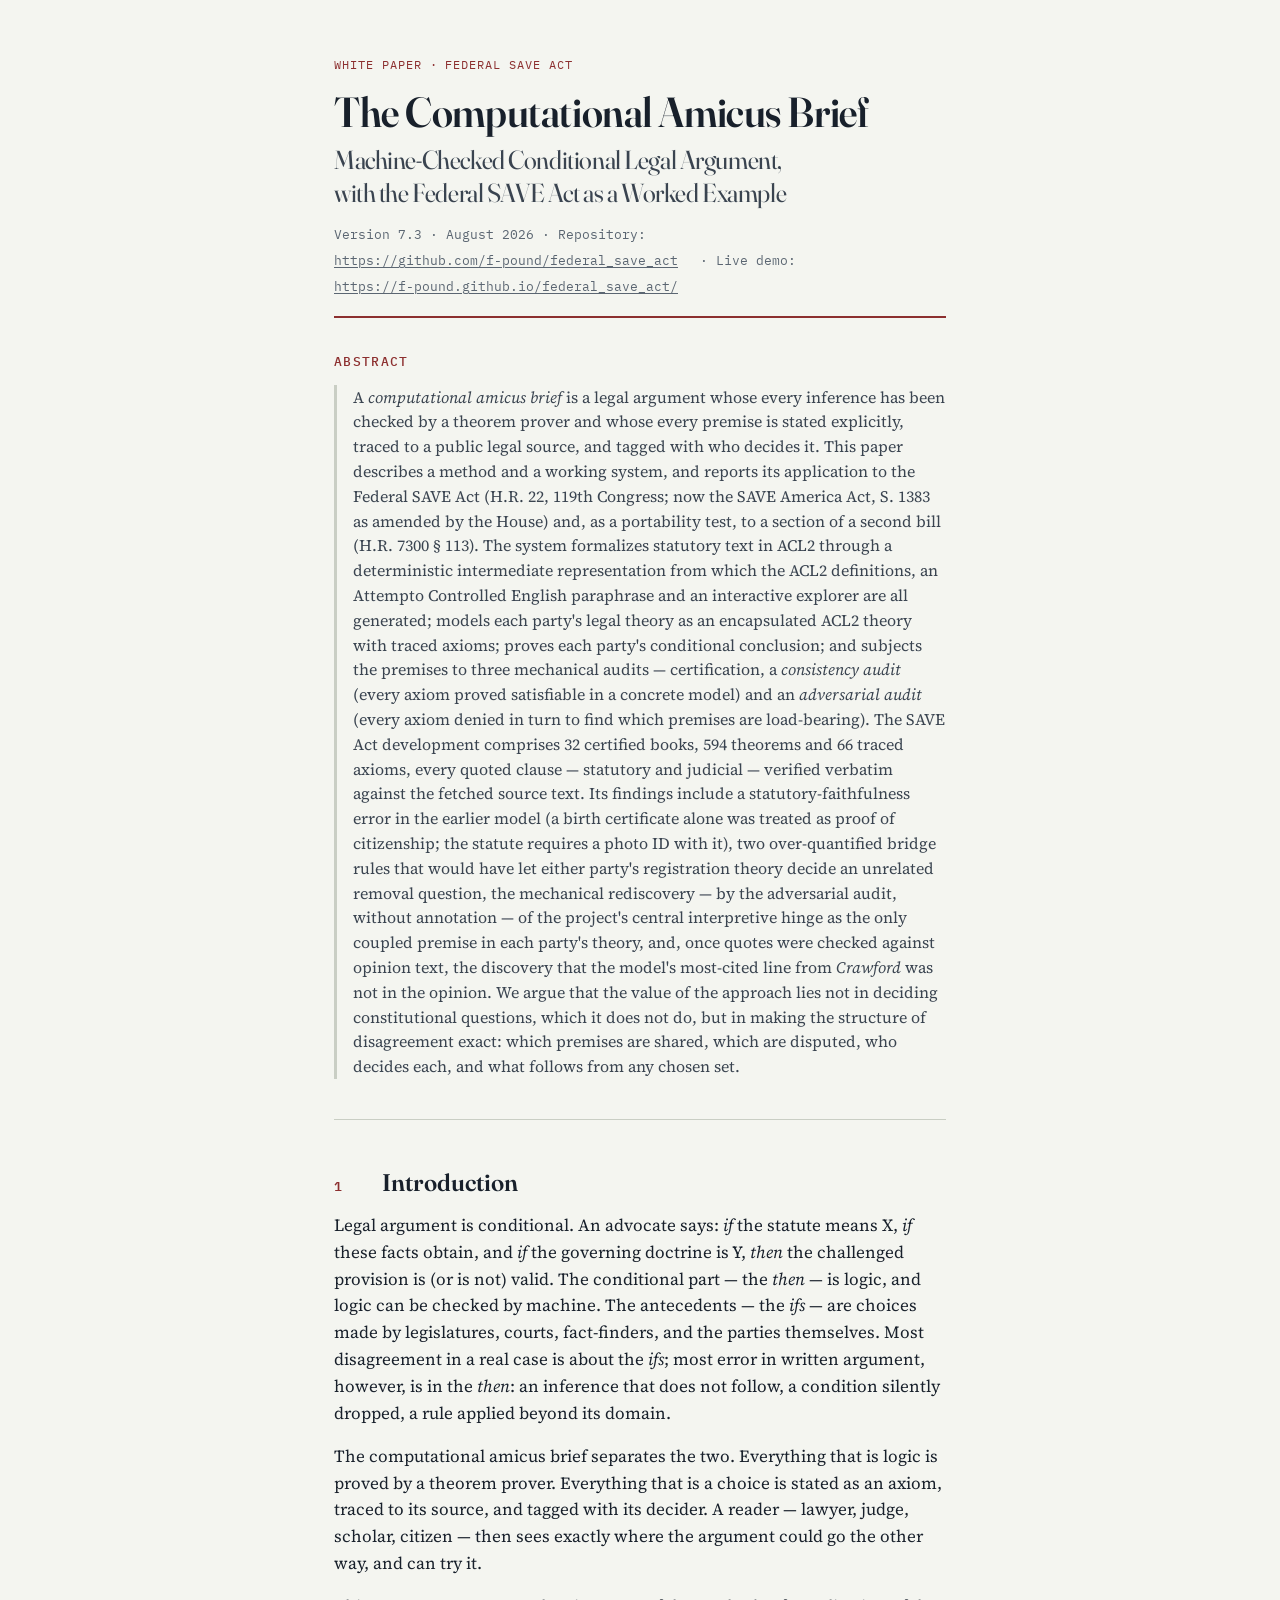
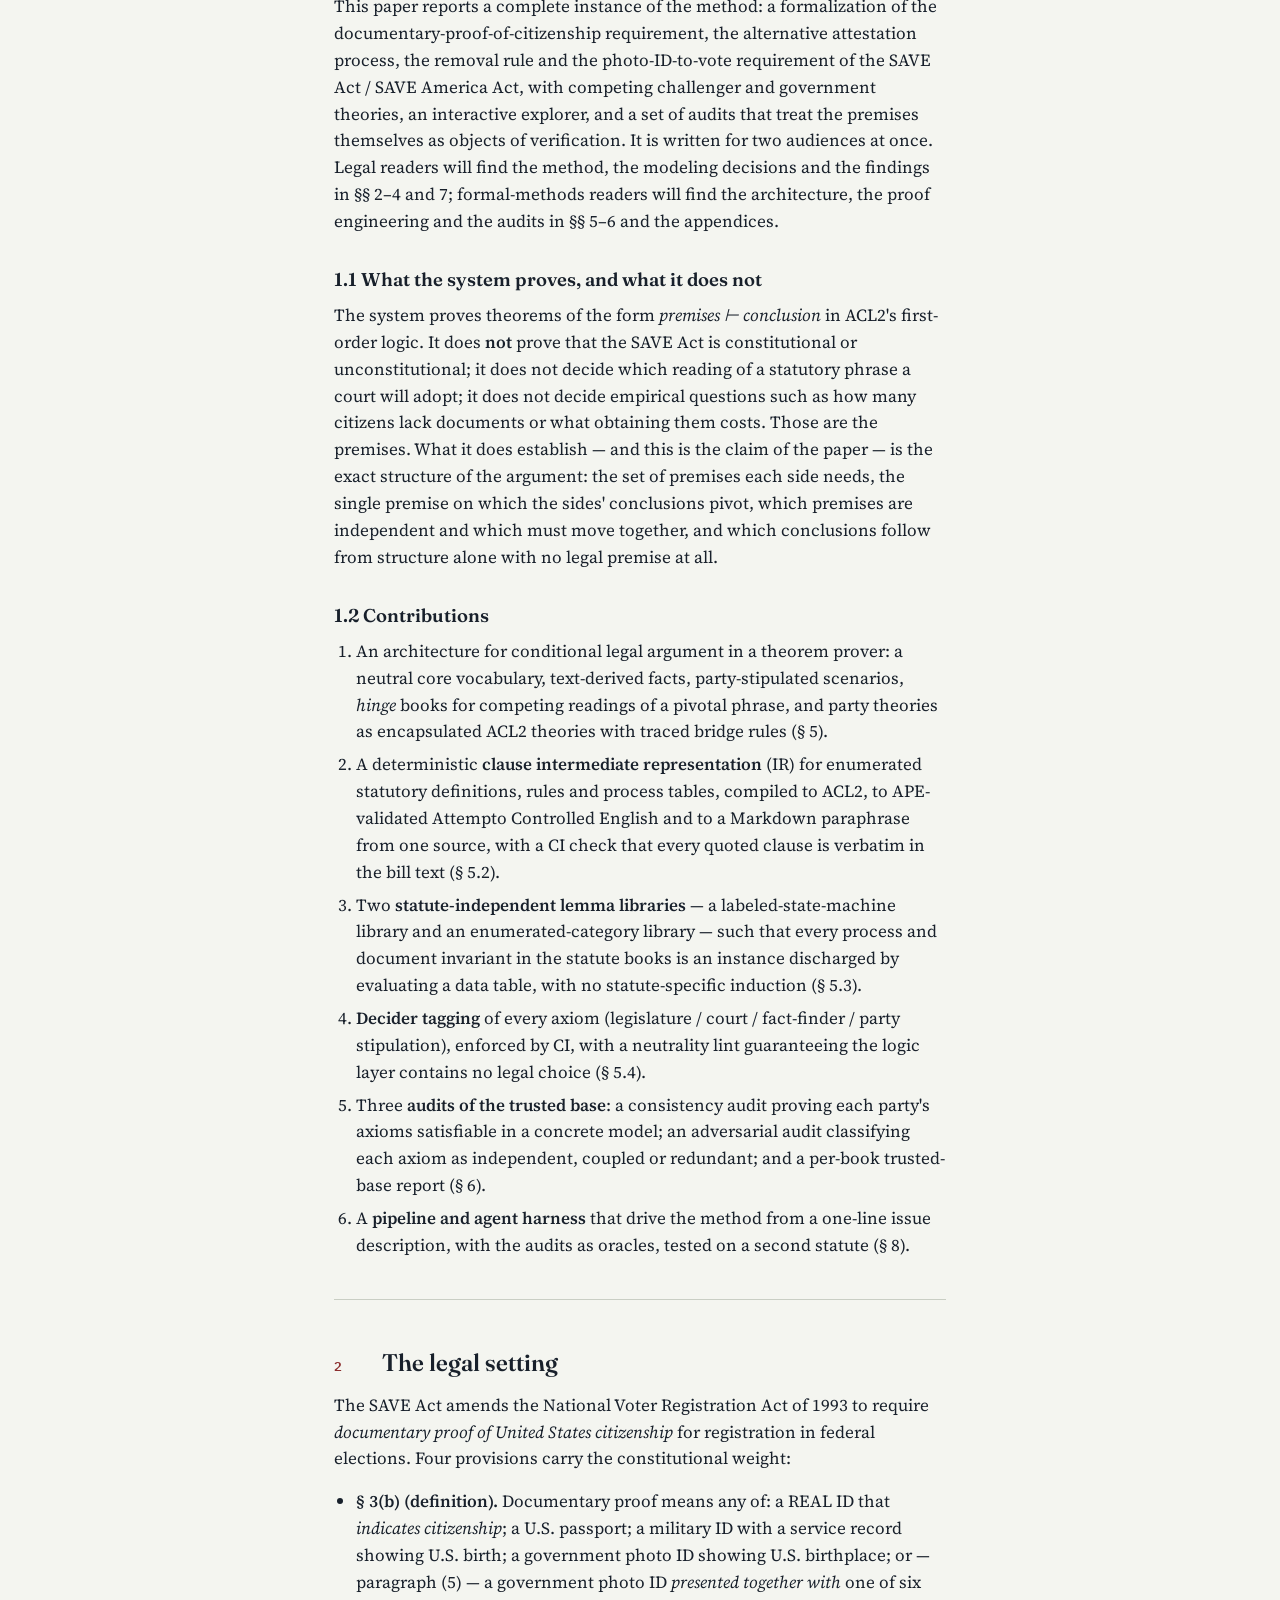
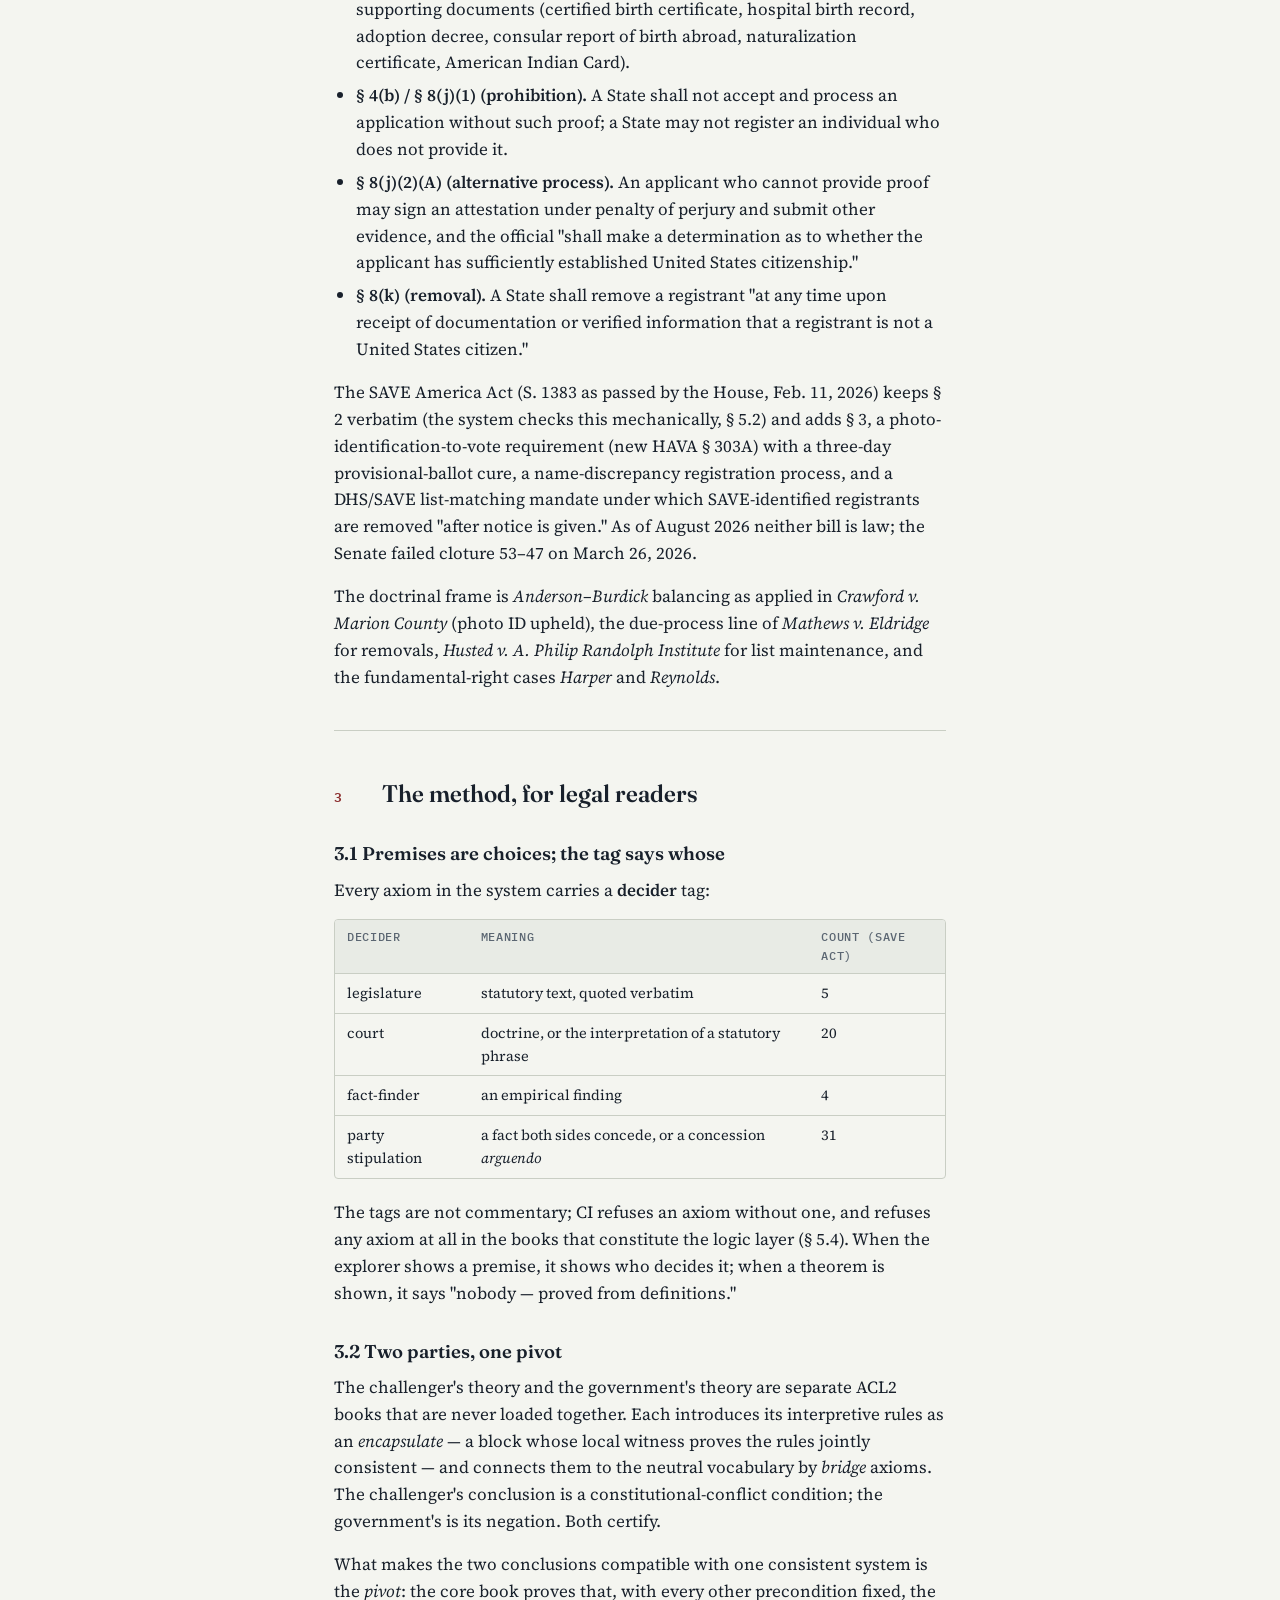
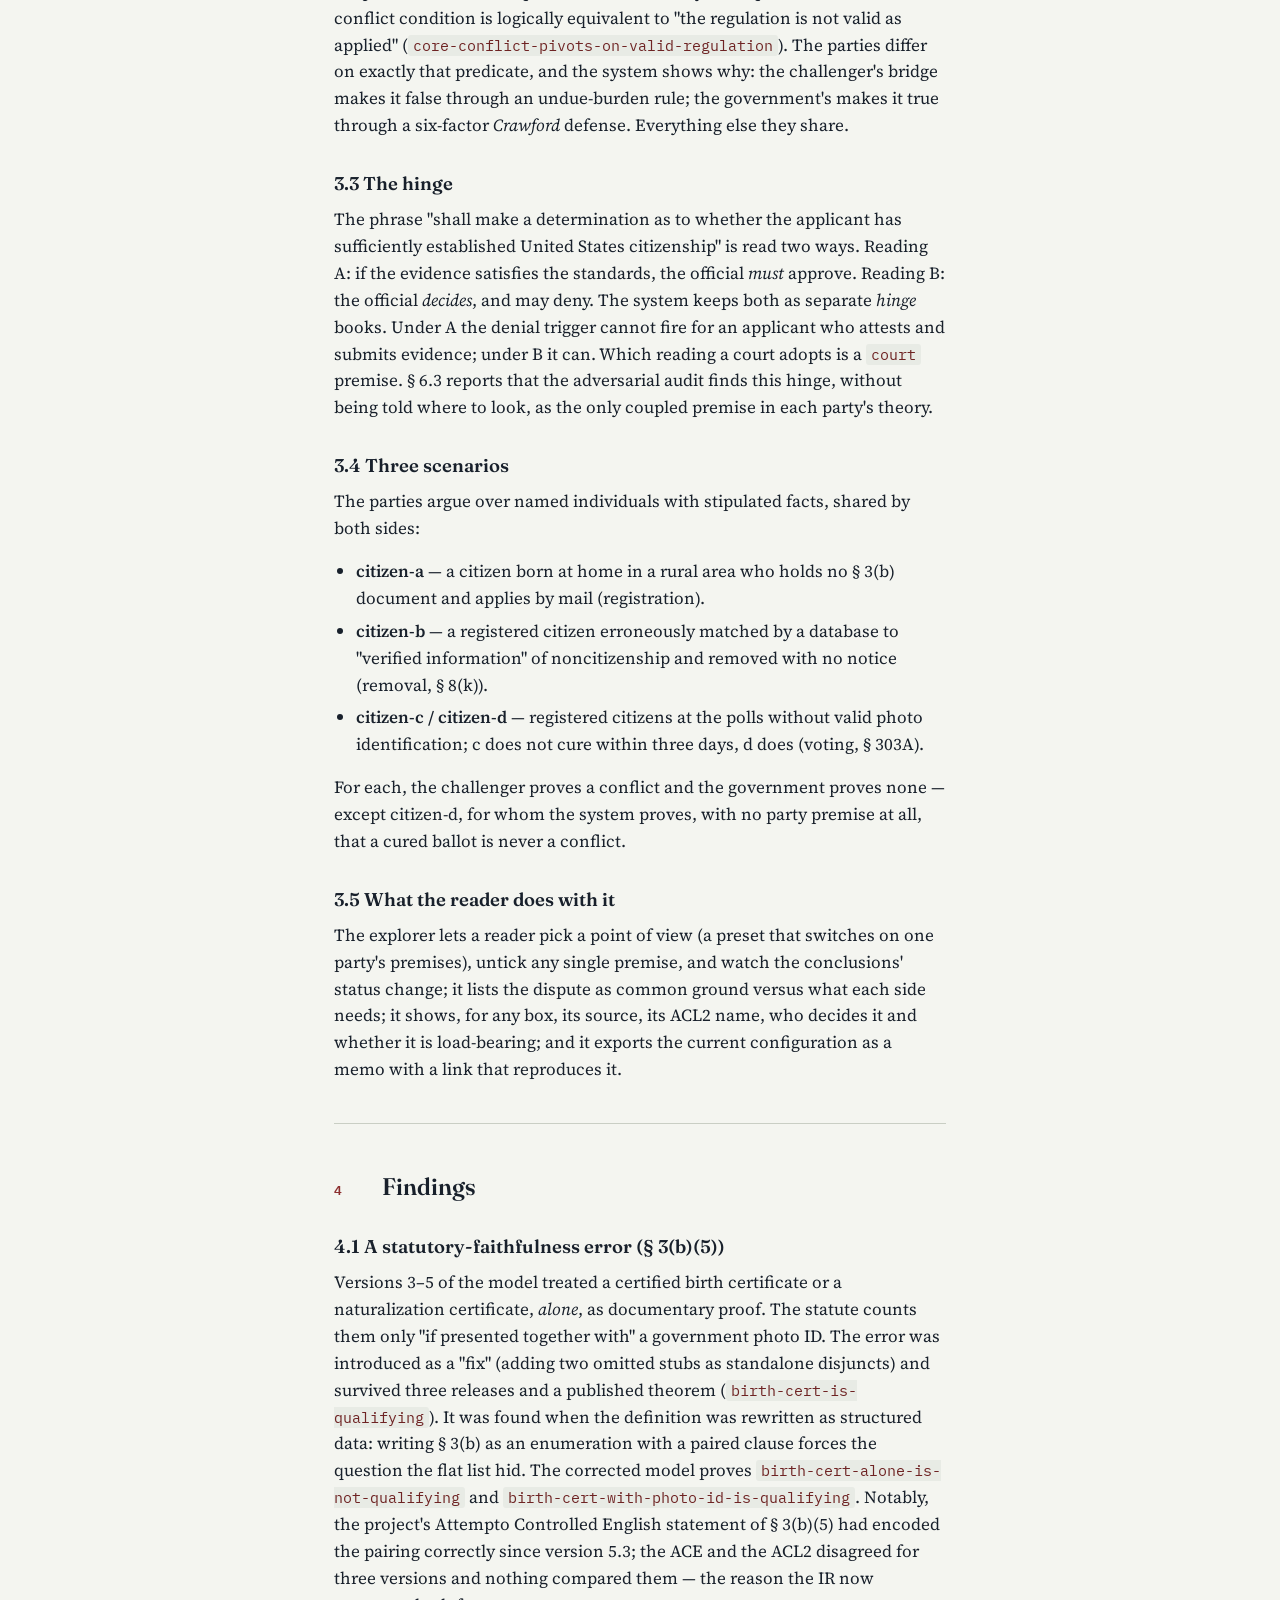
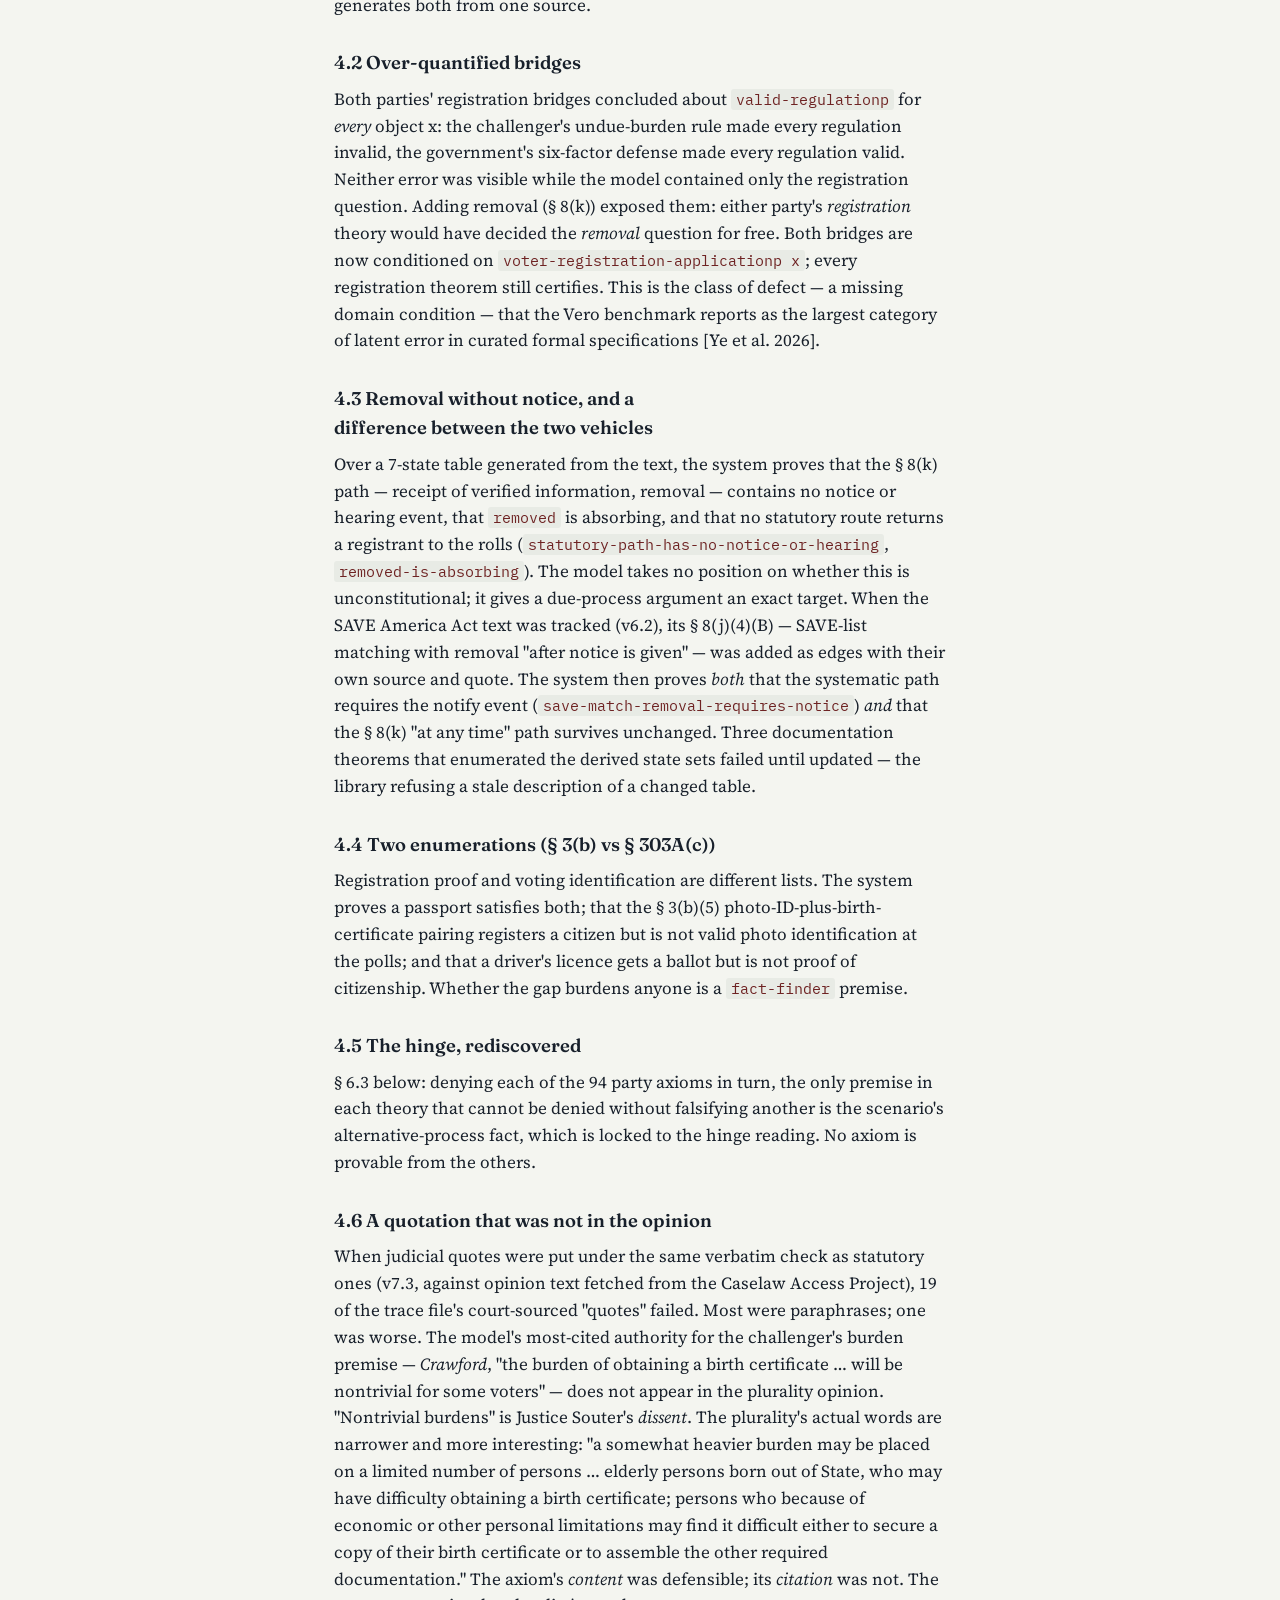
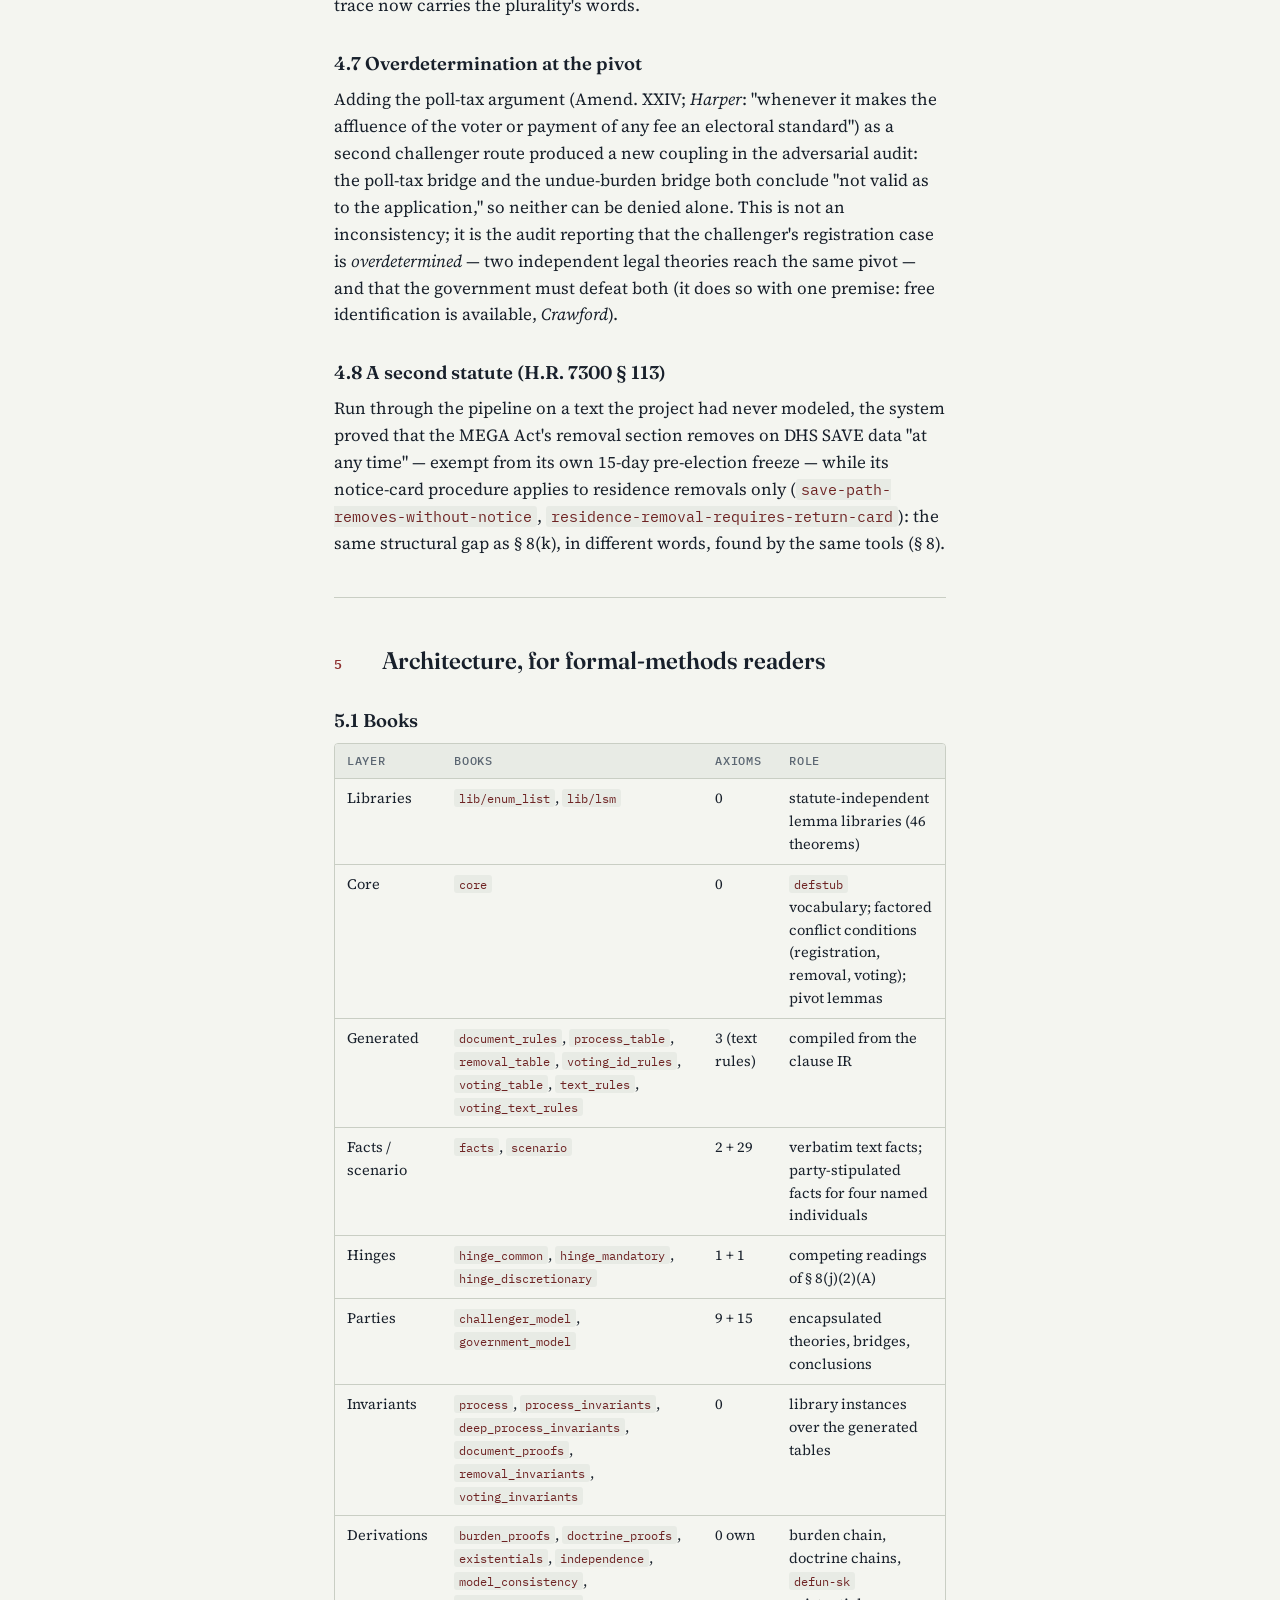
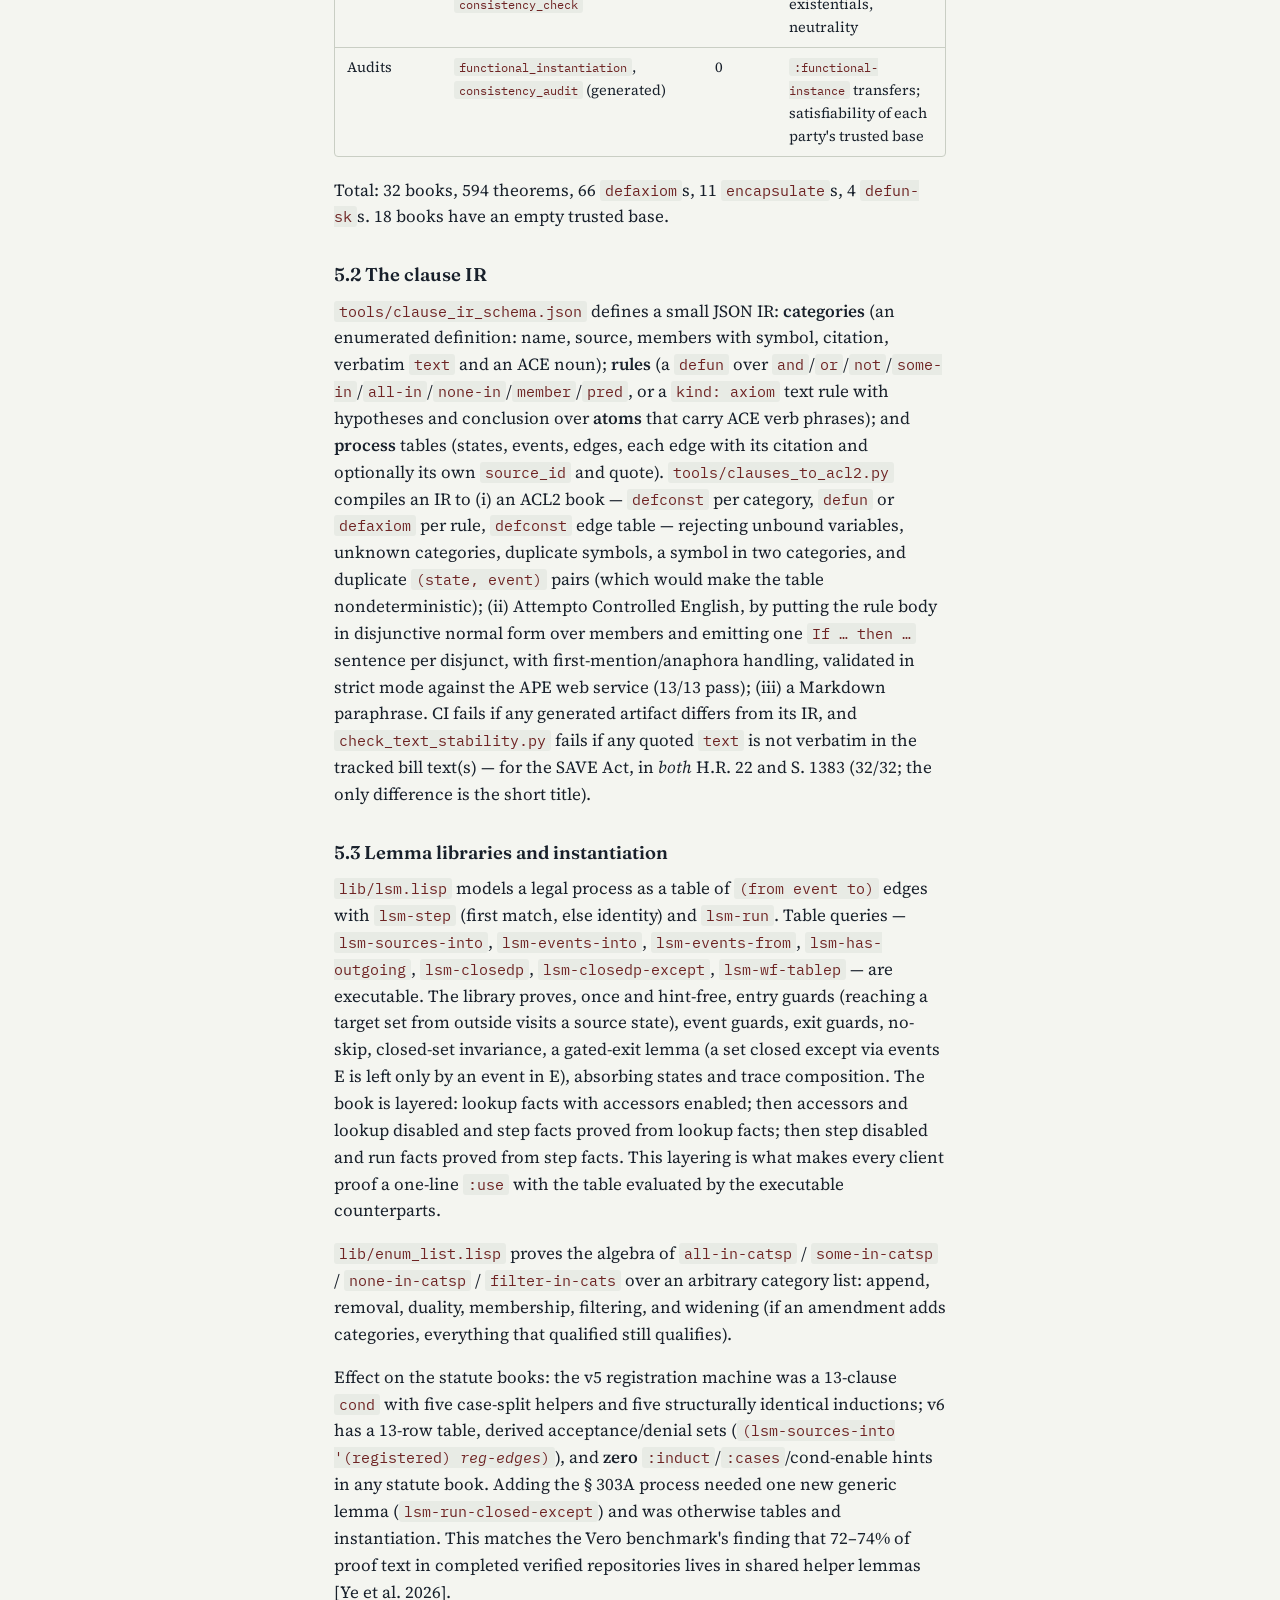
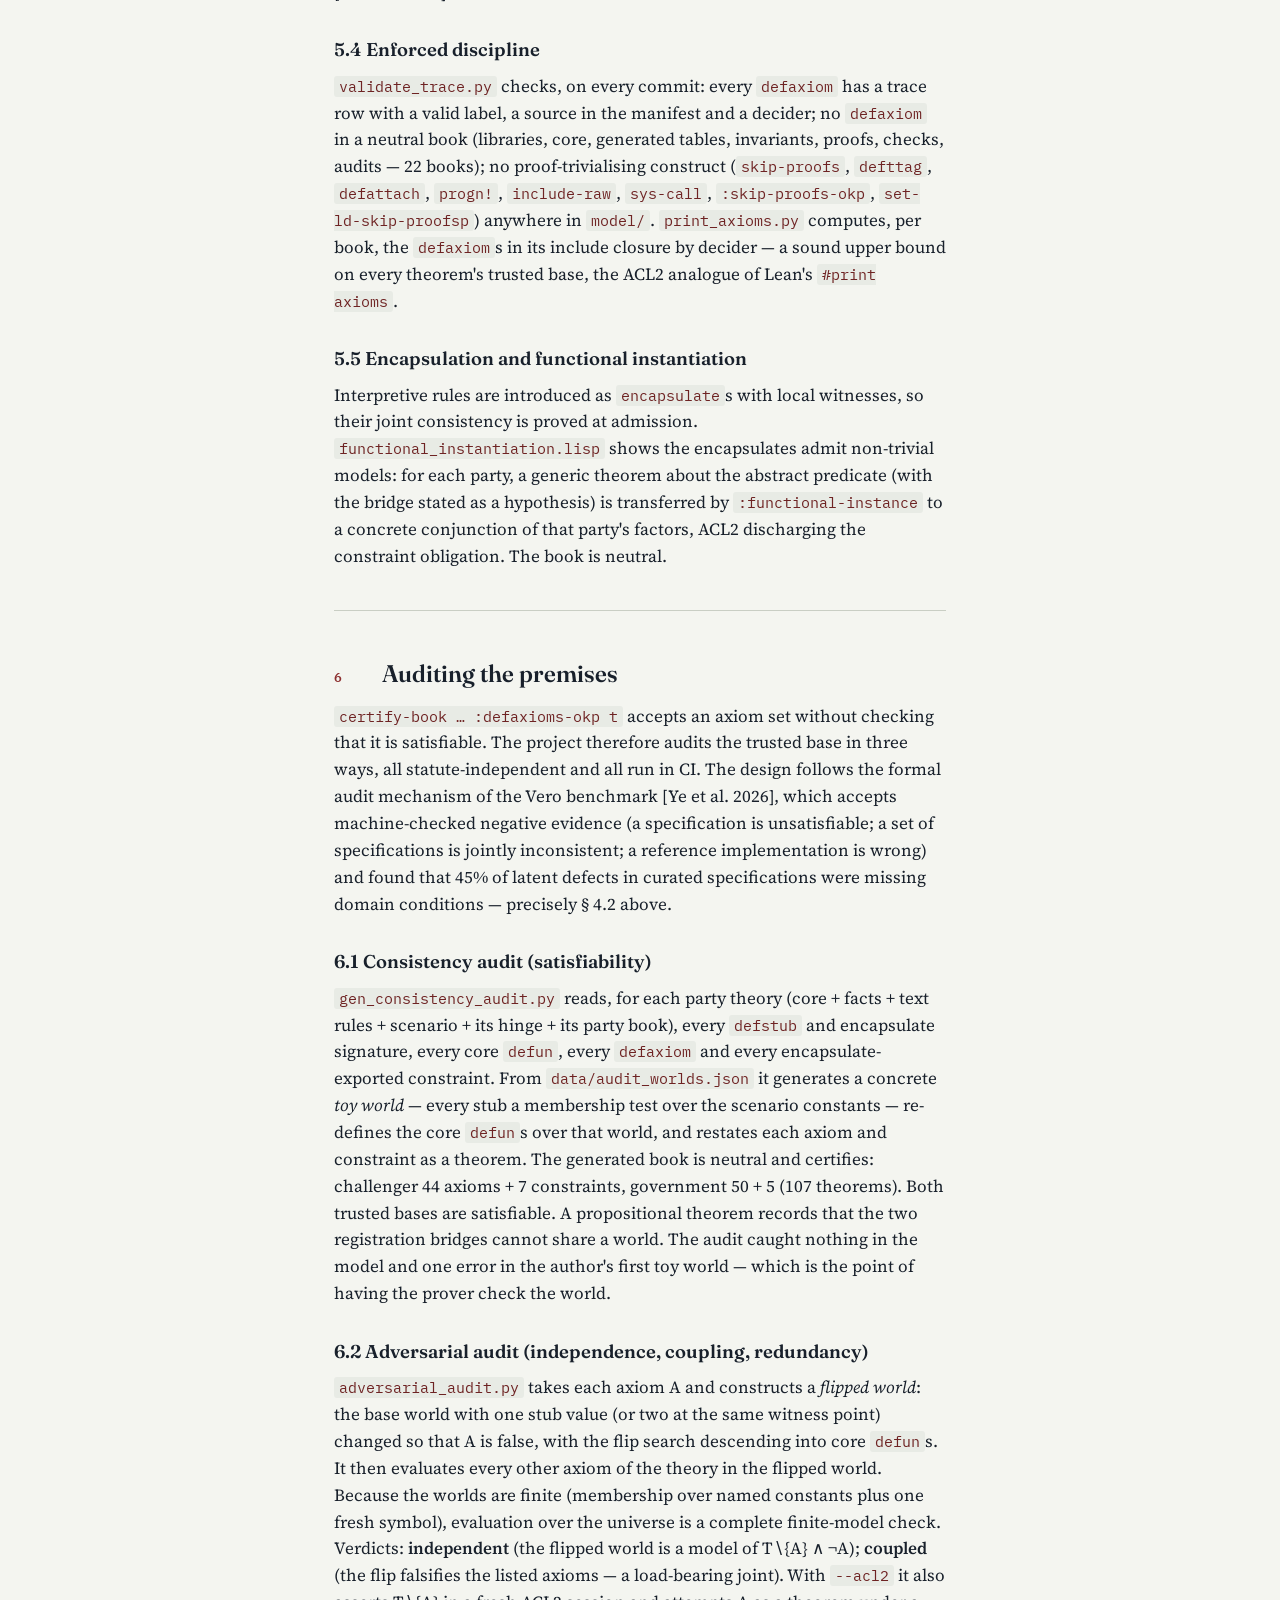
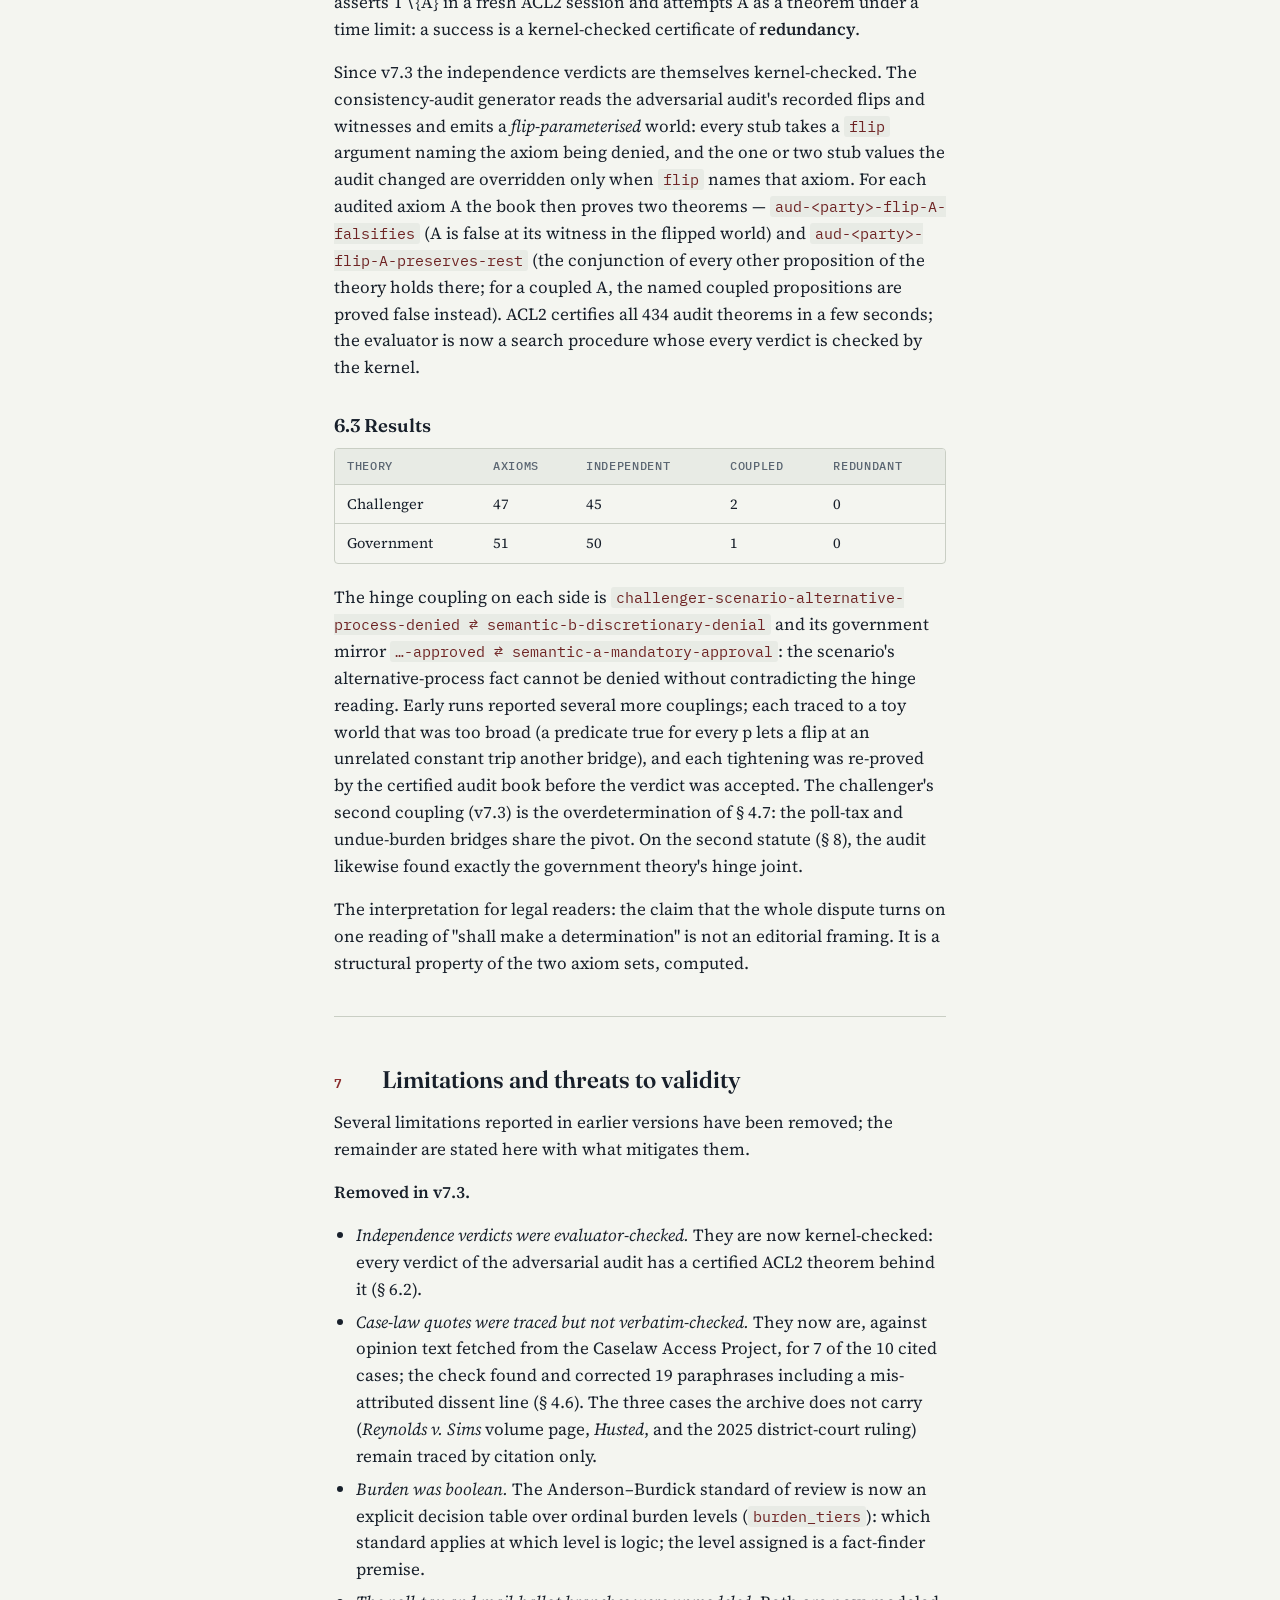
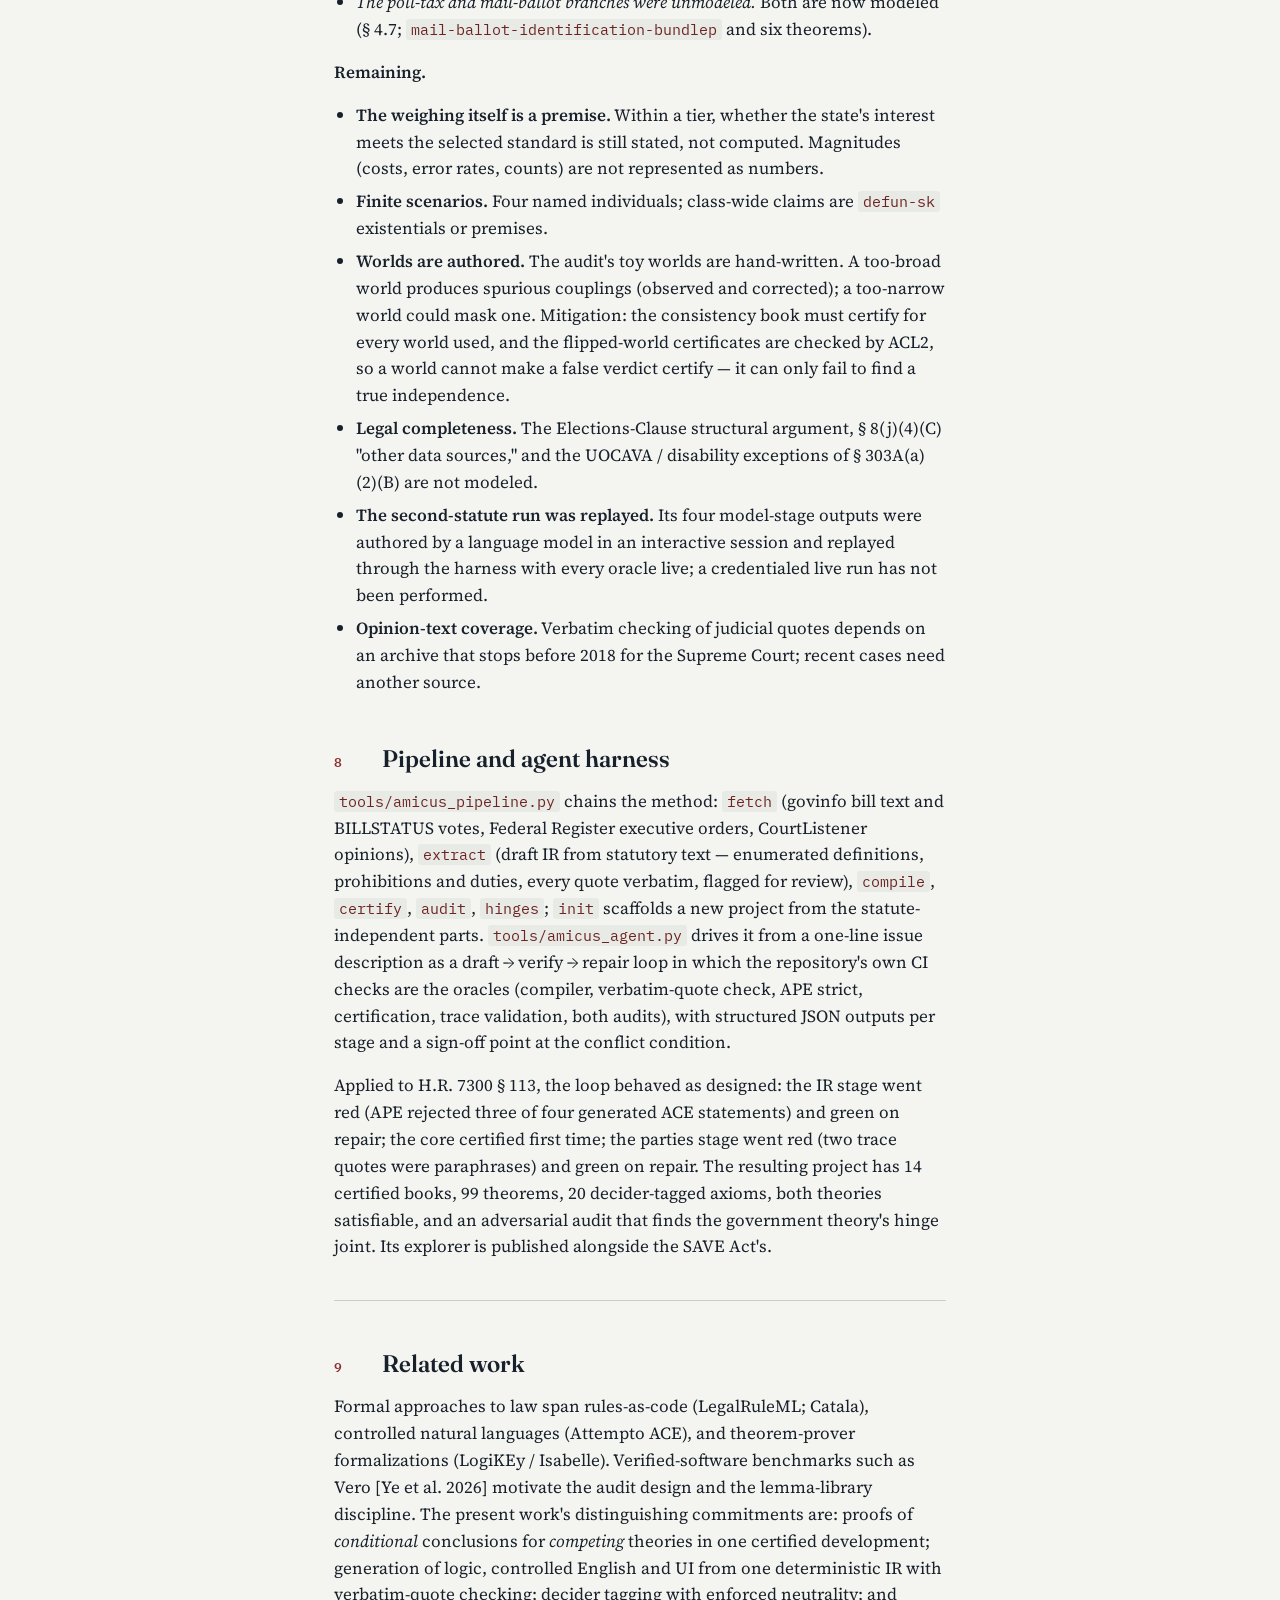
==== commit 58db9de9: "release: v7.3.0 — limitations removed: kernel-checked independence certificates, verbatim case-law q" ====
--- a/web/paper/index.html
+++ b/web/paper/index.html
@@ -1,27 +1,21 @@
 <!doctype html>
 <html lang="en">
 <head>
-<meta charset="utf-8">
-<meta name="viewport" content="width=device-width, initial-scale=1">
+<meta charset="utf-8"><meta name="viewport" content="width=device-width, initial-scale=1">
 <meta name="description" content="The Computational Amicus Brief: machine-checked conditional legal argument, with the Federal SAVE Act as a worked example.">
 <title>The Computational Amicus Brief</title>
 <link rel="preconnect" href="https://fonts.googleapis.com">
 <link rel="stylesheet" href="https://fonts.googleapis.com/css2?family=Fraunces:opsz,wght@9..144,400;9..144,600;9..144,700&family=Source+Serif+4:ital,opsz,wght@0,8..60,400;0,8..60,600;1,8..60,400&family=IBM+Plex+Mono:wght@400;500&display=swap">
 <style>
-:root {
-  --ground:#F4F5F0; --ink:#18202B; --ink-soft:#3A4450; --slate:#5B6672; --rule:#C9CEC4; --panel:#E8EBE5; --accent:#8C2F2F; --accent-ink:#6E2323;
-}
-@media (prefers-color-scheme: dark) { :root:not([data-theme="light"]) {
-  --ground:#14181D; --ink:#E6E8E3; --ink-soft:#C2C7C0; --slate:#98A2AB; --rule:#333B45; --panel:#1D232A; --accent:#D9857F; --accent-ink:#E8A39E;
-} }
-:root[data-theme="dark"] {
-  --ground:#14181D; --ink:#E6E8E3; --ink-soft:#C2C7C0; --slate:#98A2AB; --rule:#333B45; --panel:#1D232A; --accent:#D9857F; --accent-ink:#E8A39E;
-}
+:root { --ground:#F4F5F0; --ink:#18202B; --ink-soft:#3A4450; --slate:#5B6672; --rule:#C9CEC4; --panel:#E8EBE5; --accent:#8C2F2F; --accent-ink:#6E2323; }
+@media (prefers-color-scheme: dark) { :root:not([data-theme="light"]) { --ground:#14181D; --ink:#E6E8E3; --ink-soft:#C2C7C0; --slate:#98A2AB; --rule:#333B45; --panel:#1D232A; --accent:#D9857F; --accent-ink:#E8A39E; } }
+:root[data-theme="dark"] { --ground:#14181D; --ink:#E6E8E3; --ink-soft:#C2C7C0; --slate:#98A2AB; --rule:#333B45; --panel:#1D232A; --accent:#D9857F; --accent-ink:#E8A39E; }
 body { background:var(--ground); color:var(--ink); font-family:"Source Serif 4", Georgia, "Times New Roman", serif; font-size:17px; line-height:1.58; margin:0; }
 .paper { max-width:68ch; margin:0 auto; padding:56px 24px 96px; }
 header.masthead { border-bottom:2px solid var(--accent); padding-bottom:20px; margin-bottom:36px; }
 .eyebrow { font-family:"IBM Plex Mono", ui-monospace, monospace; font-size:12px; letter-spacing:.08em; text-transform:uppercase; color:var(--accent); margin:0 0 14px; }
 h1 { font-family:Fraunces, "Iowan Old Style", Georgia, serif; font-weight:600; font-size:clamp(30px, 4.6vw, 42px); line-height:1.12; letter-spacing:-.01em; margin:0 0 16px; text-wrap:balance; font-variation-settings:"opsz" 144; }
+h1 .sub { font-weight:400; font-size:.62em; line-height:1.25; display:block; margin-top:8px; color:var(--ink-soft); }
 .meta { display:flex; flex-wrap:wrap; gap:6px 22px; font-family:"IBM Plex Mono", ui-monospace, monospace; font-size:12.5px; color:var(--slate); }
 .meta a { color:var(--slate); }
 h2 { font-family:Fraunces, Georgia, serif; font-weight:600; font-size:24px; line-height:1.25; margin:48px 0 14px; text-wrap:balance; display:flex; gap:14px; align-items:baseline; font-variation-settings:"opsz" 72; }
@@ -31,32 +25,29 @@
 h3 { font-family:Fraunces, Georgia, serif; font-weight:600; font-size:18.5px; margin:30px 0 8px; text-wrap:balance; }
 p { margin:0 0 16px; }
 a { color:var(--accent-ink); text-decoration-thickness:1px; text-underline-offset:2px; }
-a:focus-visible, button:focus-visible { outline:2px solid var(--accent); outline-offset:2px; }
+a:focus-visible { outline:2px solid var(--accent); outline-offset:2px; }
 code { font-family:"IBM Plex Mono", ui-monospace, monospace; font-size:.86em; color:var(--accent-ink); background:var(--panel); padding:1px 5px; border-radius:3px; }
 pre { background:var(--panel); border:1px solid var(--rule); border-radius:4px; padding:14px 16px; overflow-x:auto; font-size:13.5px; line-height:1.5; }
 pre code { background:none; color:var(--ink); padding:0; }
-ul, ol { padding-left:1.3em; margin:0 0 16px; }
-li { margin:0 0 6px; }
+ul, ol { padding-left:1.3em; margin:0 0 16px; } li { margin:0 0 6px; }
 hr { border:0; border-top:1px solid var(--rule); margin:40px 0; }
 .tbl { overflow-x:auto; margin:0 0 20px; border:1px solid var(--rule); border-radius:4px; }
 table { border-collapse:collapse; width:100%; font-size:14.5px; font-variant-numeric:tabular-nums; }
 th, td { text-align:left; padding:8px 12px; border-bottom:1px solid var(--rule); vertical-align:top; }
 th { font-family:"IBM Plex Mono", ui-monospace, monospace; font-size:11.5px; letter-spacing:.06em; text-transform:uppercase; color:var(--slate); background:var(--panel); font-weight:500; }
-tr:last-child td { border-bottom:0; }
-strong { font-weight:600; }
+tr:last-child td { border-bottom:0; } strong { font-weight:600; }
 @media (max-width:600px) { body { font-size:16px; } .paper { padding:36px 18px 64px; } }
-@media (prefers-reduced-motion: no-preference) { a { transition: color .15s; } }
 </style>
 </head>
 <body>
 <div class="paper">
 <header class="masthead">
 <p class="eyebrow">White paper · Federal SAVE Act</p>
-<h1>The Computational Amicus Brief<br><span style="font-weight:400;font-size:.62em;line-height:1.25;display:block;margin-top:8px;color:var(--ink-soft)">Machine-Checked Conditional Legal Argument, with the Federal SAVE Act as a Worked Example</span></h1>
-<div class="meta">Version 7.1 · August 2026 · Repository: <a href="https://github.com/f-pound/federal_save_act">https://github.com/f-pound/federal_save_act</a> · Live demo: <a href="https://f-pound.github.io/federal_save_act/">https://f-pound.github.io/federal_save_act/</a></div>
+<h1>The Computational Amicus Brief<span class="sub">Machine-Checked Conditional Legal Argument, with the Federal SAVE Act as a Worked Example</span></h1>
+<div class="meta">Version 7.3 · August 2026 · Repository: <a href="https://github.com/f-pound/federal_save_act">https://github.com/f-pound/federal_save_act</a> · Live demo: <a href="https://f-pound.github.io/federal_save_act/">https://f-pound.github.io/federal_save_act/</a></div>
 </header>
 <h2 class="abs-h">Abstract</h2>
-<p>A <em>computational amicus brief</em> is a legal argument whose every inference has been checked by a theorem prover and whose every premise is stated explicitly, traced to a public legal source, and tagged with who decides it. This paper describes a method and a working system, and reports its application to the Federal SAVE Act (H.R. 22, 119th Congress; now the SAVE America Act, S. 1383 as amended by the House) and, as a portability test, to a section of a second bill (H.R. 7300 § 113). The system formalizes statutory text in ACL2 through a deterministic intermediate representation from which the ACL2 definitions, an Attempto Controlled English paraphrase and an interactive explorer are all generated; models each party's legal theory as an encapsulated ACL2 theory with traced axioms; proves each party's conditional conclusion; and subjects the premises to three mechanical audits — certification, a <em>consistency audit</em> (every axiom proved satisfiable in a concrete model) and an <em>adversarial audit</em> (every axiom denied in turn to find which premises are load-bearing). The SAVE Act development comprises 31 certified books, 374 theorems and 60 traced axioms. Its findings include a statutory-faithfulness error in the earlier model (a birth certificate alone was treated as proof of citizenship; the statute requires a photo ID with it), two over-quantified bridge rules that would have let either party's registration theory decide an unrelated removal question, and the mechanical rediscovery — by the adversarial audit, without annotation — of the project's central interpretive hinge as the only coupled premise in each party's theory. We argue that the value of the approach lies not in deciding constitutional questions, which it does not do, but in making the structure of disagreement exact: which premises are shared, which are disputed, who decides each, and what follows from any chosen set.</p>
+<p>A <em>computational amicus brief</em> is a legal argument whose every inference has been checked by a theorem prover and whose every premise is stated explicitly, traced to a public legal source, and tagged with who decides it. This paper describes a method and a working system, and reports its application to the Federal SAVE Act (H.R. 22, 119th Congress; now the SAVE America Act, S. 1383 as amended by the House) and, as a portability test, to a section of a second bill (H.R. 7300 § 113). The system formalizes statutory text in ACL2 through a deterministic intermediate representation from which the ACL2 definitions, an Attempto Controlled English paraphrase and an interactive explorer are all generated; models each party's legal theory as an encapsulated ACL2 theory with traced axioms; proves each party's conditional conclusion; and subjects the premises to three mechanical audits — certification, a <em>consistency audit</em> (every axiom proved satisfiable in a concrete model) and an <em>adversarial audit</em> (every axiom denied in turn to find which premises are load-bearing). The SAVE Act development comprises 32 certified books, 594 theorems and 66 traced axioms, every quoted clause — statutory and judicial — verified verbatim against the fetched source text. Its findings include a statutory-faithfulness error in the earlier model (a birth certificate alone was treated as proof of citizenship; the statute requires a photo ID with it), two over-quantified bridge rules that would have let either party's registration theory decide an unrelated removal question, the mechanical rediscovery — by the adversarial audit, without annotation — of the project's central interpretive hinge as the only coupled premise in each party's theory, and, once quotes were checked against opinion text, the discovery that the model's most-cited line from <em>Crawford</em> was not in the opinion. We argue that the value of the approach lies not in deciding constitutional questions, which it does not do, but in making the structure of disagreement exact: which premises are shared, which are disputed, who decides each, and what follows from any chosen set.</p>
 <hr>
 <h2><span class="num">1</span>Introduction</h2>
 <p>Legal argument is conditional. An advocate says: <em>if</em> the statute means X, <em>if</em> these facts obtain, and <em>if</em> the governing doctrine is Y, <em>then</em> the challenged provision is (or is not) valid. The conditional part — the <em>then</em> — is logic, and logic can be checked by machine. The antecedents — the <em>ifs</em> — are choices made by legislatures, courts, fact-finders, and the parties themselves. Most disagreement in a real case is about the <em>ifs</em>; most error in written argument, however, is in the <em>then</em>: an inference that does not follow, a condition silently dropped, a rule applied beyond its domain.</p>
@@ -101,13 +92,17 @@
 <p>Registration proof and voting identification are different lists. The system proves a passport satisfies both; that the § 3(b)(5) photo-ID-plus-birth-certificate pairing registers a citizen but is not valid photo identification at the polls; and that a driver's licence gets a ballot but is not proof of citizenship. Whether the gap burdens anyone is a <code>fact-finder</code> premise.</p>
 <h3>4.5 The hinge, rediscovered</h3>
 <p>§ 6.3 below: denying each of the 94 party axioms in turn, the only premise in each theory that cannot be denied without falsifying another is the scenario's alternative-process fact, which is locked to the hinge reading. No axiom is provable from the others.</p>
-<h3>4.6 A second statute (H.R. 7300 § 113)</h3>
+<h3>4.6 A quotation that was not in the opinion</h3>
+<p>When judicial quotes were put under the same verbatim check as statutory ones (v7.3, against opinion text fetched from the Caselaw Access Project), 19 of the trace file's court-sourced "quotes" failed. Most were paraphrases; one was worse. The model's most-cited authority for the challenger's burden premise — <em>Crawford</em>, "the burden of obtaining a birth certificate … will be nontrivial for some voters" — does not appear in the plurality opinion. "Nontrivial burdens" is Justice Souter's <em>dissent</em>. The plurality's actual words are narrower and more interesting: "a somewhat heavier burden may be placed on a limited number of persons … elderly persons born out of State, who may have difficulty obtaining a birth certificate; persons who because of economic or other personal limitations may find it difficult either to secure a copy of their birth certificate or to assemble the other required documentation." The axiom's <em>content</em> was defensible; its <em>citation</em> was not. The trace now carries the plurality's words.</p>
+<h3>4.7 Overdetermination at the pivot</h3>
+<p>Adding the poll-tax argument (Amend. XXIV; <em>Harper</em>: "whenever it makes the affluence of the voter or payment of any fee an electoral standard") as a second challenger route produced a new coupling in the adversarial audit: the poll-tax bridge and the undue-burden bridge both conclude "not valid as to the application," so neither can be denied alone. This is not an inconsistency; it is the audit reporting that the challenger's registration case is <em>overdetermined</em> — two independent legal theories reach the same pivot — and that the government must defeat both (it does so with one premise: free identification is available, <em>Crawford</em>).</p>
+<h3>4.8 A second statute (H.R. 7300 § 113)</h3>
 <p>Run through the pipeline on a text the project had never modeled, the system proved that the MEGA Act's removal section removes on DHS SAVE data "at any time" — exempt from its own 15-day pre-election freeze — while its notice-card procedure applies to residence removals only (<code>save-path-removes-without-notice</code>, <code>residence-removal-requires-return-card</code>): the same structural gap as § 8(k), in different words, found by the same tools (§ 8).</p>
 <hr>
 <h2><span class="num">5</span>Architecture, for formal-methods readers</h2>
 <h3>5.1 Books</h3>
 <div class="tbl"><table><thead><tr><th>Layer</th><th>Books</th><th>Axioms</th><th>Role</th></tr></thead><tbody><tr><td>Libraries</td><td><code>lib/enum_list</code>, <code>lib/lsm</code></td><td>0</td><td>statute-independent lemma libraries (46 theorems)</td></tr><tr><td>Core</td><td><code>core</code></td><td>0</td><td><code>defstub</code> vocabulary; factored conflict conditions (registration, removal, voting); pivot lemmas</td></tr><tr><td>Generated</td><td><code>document_rules</code>, <code>process_table</code>, <code>removal_table</code>, <code>voting_id_rules</code>, <code>voting_table</code>, <code>text_rules</code>, <code>voting_text_rules</code></td><td>3 (text rules)</td><td>compiled from the clause IR</td></tr><tr><td>Facts / scenario</td><td><code>facts</code>, <code>scenario</code></td><td>2 + 29</td><td>verbatim text facts; party-stipulated facts for four named individuals</td></tr><tr><td>Hinges</td><td><code>hinge_common</code>, <code>hinge_mandatory</code>, <code>hinge_discretionary</code></td><td>1 + 1</td><td>competing readings of § 8(j)(2)(A)</td></tr><tr><td>Parties</td><td><code>challenger_model</code>, <code>government_model</code></td><td>9 + 15</td><td>encapsulated theories, bridges, conclusions</td></tr><tr><td>Invariants</td><td><code>process</code>, <code>process_invariants</code>, <code>deep_process_invariants</code>, <code>document_proofs</code>, <code>removal_invariants</code>, <code>voting_invariants</code></td><td>0</td><td>library instances over the generated tables</td></tr><tr><td>Derivations</td><td><code>burden_proofs</code>, <code>doctrine_proofs</code>, <code>existentials</code>, <code>independence</code>, <code>model_consistency</code>, <code>consistency_check</code></td><td>0 own</td><td>burden chain, doctrine chains, <code>defun-sk</code> existentials, neutrality</td></tr><tr><td>Audits</td><td><code>functional_instantiation</code>, <code>consistency_audit</code> (generated)</td><td>0</td><td><code>:functional-instance</code> transfers; satisfiability of each party's trusted base</td></tr></tbody></table></div>
-<p>Total: 31 books, 374 theorems, 60 <code>defaxiom</code>s, 10 <code>encapsulate</code>s, 4 <code>defun-sk</code>s. 17 books have an empty trusted base.</p>
+<p>Total: 32 books, 594 theorems, 66 <code>defaxiom</code>s, 11 <code>encapsulate</code>s, 4 <code>defun-sk</code>s. 18 books have an empty trusted base.</p>
 <h3>5.2 The clause IR</h3>
 <p><code>tools/clause_ir_schema.json</code> defines a small JSON IR: <strong>categories</strong> (an enumerated definition: name, source, members with symbol, citation, verbatim <code>text</code> and an ACE noun); <strong>rules</strong> (a <code>defun</code> over <code>and</code>/<code>or</code>/<code>not</code>/<code>some-in</code>/<code>all-in</code>/<code>none-in</code>/<code>member</code>/<code>pred</code>, or a <code>kind: axiom</code> text rule with hypotheses and conclusion over <strong>atoms</strong> that carry ACE verb phrases); and <strong>process</strong> tables (states, events, edges, each edge with its citation and optionally its own <code>source_id</code> and quote). <code>tools/clauses_to_acl2.py</code> compiles an IR to (i) an ACL2 book — <code>defconst</code> per category, <code>defun</code> or <code>defaxiom</code> per rule, <code>defconst</code> edge table — rejecting unbound variables, unknown categories, duplicate symbols, a symbol in two categories, and duplicate <code>(state, event)</code> pairs (which would make the table nondeterministic); (ii) Attempto Controlled English, by putting the rule body in disjunctive normal form over members and emitting one <code>If … then …</code> sentence per disjunct, with first-mention/anaphora handling, validated in strict mode against the APE web service (13/13 pass); (iii) a Markdown paraphrase. CI fails if any generated artifact differs from its IR, and <code>check_text_stability.py</code> fails if any quoted <code>text</code> is not verbatim in the tracked bill text(s) — for the SAVE Act, in <em>both</em> H.R. 22 and S. 1383 (32/32; the only difference is the short title).</p>
 <h3>5.3 Lemma libraries and instantiation</h3>
@@ -124,15 +119,19 @@
 <h3>6.1 Consistency audit (satisfiability)</h3>
 <p><code>gen_consistency_audit.py</code> reads, for each party theory (core + facts + text rules + scenario + its hinge + its party book), every <code>defstub</code> and encapsulate signature, every core <code>defun</code>, every <code>defaxiom</code> and every encapsulate-exported constraint. From <code>data/audit_worlds.json</code> it generates a concrete <em>toy world</em> — every stub a membership test over the scenario constants — re-defines the core <code>defun</code>s over that world, and restates each axiom and constraint as a theorem. The generated book is neutral and certifies: challenger 44 axioms + 7 constraints, government 50 + 5 (107 theorems). Both trusted bases are satisfiable. A propositional theorem records that the two registration bridges cannot share a world. The audit caught nothing in the model and one error in the author's first toy world — which is the point of having the prover check the world.</p>
 <h3>6.2 Adversarial audit (independence, coupling, redundancy)</h3>
-<p><code>adversarial_audit.py</code> takes each axiom A and constructs a <em>flipped world</em>: the base world with one stub value (or two at the same witness point) changed so that A is false, with the flip search descending into core <code>defun</code>s. It then evaluates every other axiom of the theory in the flipped world. Because the worlds are finite (membership over named constants plus one fresh symbol), evaluation over the universe is a complete finite-model check. Verdicts: <strong>independent</strong> (the flipped world is a model of T∖{A} ∧ ¬A); <strong>coupled</strong> (the flip falsifies the listed axioms — a load-bearing joint). With <code>--acl2</code> it also asserts T∖{A} in a fresh ACL2 session and attempts A as a theorem under a time limit: a success is a kernel-checked certificate of <strong>redundancy</strong>. The evaluator's verdicts are cross-checked against the certified consistency book: the base world must satisfy every axiom in both.</p>
+<p><code>adversarial_audit.py</code> takes each axiom A and constructs a <em>flipped world</em>: the base world with one stub value (or two at the same witness point) changed so that A is false, with the flip search descending into core <code>defun</code>s. It then evaluates every other axiom of the theory in the flipped world. Because the worlds are finite (membership over named constants plus one fresh symbol), evaluation over the universe is a complete finite-model check. Verdicts: <strong>independent</strong> (the flipped world is a model of T∖{A} ∧ ¬A); <strong>coupled</strong> (the flip falsifies the listed axioms — a load-bearing joint). With <code>--acl2</code> it also asserts T∖{A} in a fresh ACL2 session and attempts A as a theorem under a time limit: a success is a kernel-checked certificate of <strong>redundancy</strong>.</p>
+<p>Since v7.3 the independence verdicts are themselves kernel-checked. The consistency-audit generator reads the adversarial audit's recorded flips and witnesses and emits a <em>flip-parameterised</em> world: every stub takes a <code>flip</code> argument naming the axiom being denied, and the one or two stub values the audit changed are overridden only when <code>flip</code> names that axiom. For each audited axiom A the book then proves two theorems — <code>aud-&lt;party&gt;-flip-A-falsifies</code> (A is false at its witness in the flipped world) and <code>aud-&lt;party&gt;-flip-A-preserves-rest</code> (the conjunction of every other proposition of the theory holds there; for a coupled A, the named coupled propositions are proved false instead). ACL2 certifies all 434 audit theorems in a few seconds; the evaluator is now a search procedure whose every verdict is checked by the kernel.</p>
 <h3>6.3 Results</h3>
-<div class="tbl"><table><thead><tr><th>Theory</th><th>axioms</th><th>independent</th><th>coupled</th><th>redundant</th></tr></thead><tbody><tr><td>Challenger</td><td>44</td><td>43</td><td>1</td><td>0</td></tr><tr><td>Government</td><td>50</td><td>49</td><td>1</td><td>0</td></tr></tbody></table></div>
-<p>The single coupled pair on each side is <code>challenger-scenario-alternative-process-denied ⇄ semantic-b-discretionary-denial</code> and its government mirror <code>…-approved ⇄ semantic-a-mandatory-approval</code>: the scenario's alternative-process fact cannot be denied without contradicting the hinge reading. Early runs reported several more couplings; each traced to a toy world that was too broad (a predicate true for every p lets a flip at an unrelated constant trip another bridge), and each tightening was re-proved by the certified audit book before the verdict was accepted. On the second statute (§ 8), the audit likewise found exactly the government theory's hinge joint.</p>
+<div class="tbl"><table><thead><tr><th>Theory</th><th>axioms</th><th>independent</th><th>coupled</th><th>redundant</th></tr></thead><tbody><tr><td>Challenger</td><td>47</td><td>45</td><td>2</td><td>0</td></tr><tr><td>Government</td><td>51</td><td>50</td><td>1</td><td>0</td></tr></tbody></table></div>
+<p>The hinge coupling on each side is <code>challenger-scenario-alternative-process-denied ⇄ semantic-b-discretionary-denial</code> and its government mirror <code>…-approved ⇄ semantic-a-mandatory-approval</code>: the scenario's alternative-process fact cannot be denied without contradicting the hinge reading. Early runs reported several more couplings; each traced to a toy world that was too broad (a predicate true for every p lets a flip at an unrelated constant trip another bridge), and each tightening was re-proved by the certified audit book before the verdict was accepted. The challenger's second coupling (v7.3) is the overdetermination of § 4.7: the poll-tax and undue-burden bridges share the pivot. On the second statute (§ 8), the audit likewise found exactly the government theory's hinge joint.</p>
 <p>The interpretation for legal readers: the claim that the whole dispute turns on one reading of "shall make a determination" is not an editorial framing. It is a structural property of the two axiom sets, computed.</p>
 <hr>
 <h2><span class="num">7</span>Limitations and threats to validity</h2>
-<ul><li><strong>The model is boolean.</strong> Burden severity, cost, and error rates are predicates, not magnitudes. <em>Anderson–Burdick</em> weighing is represented as premises about the weighing's outcome, not as the weighing.</li><li><strong>Finite scenarios.</strong> Four named individuals. Existential books (<code>defun-sk</code>) generalize to "there exists a citizen who…", but class-wide claims remain premises.</li><li><strong>Independence verdicts are evaluator-checked, not kernel-checked.</strong> The finite-model check is complete for these worlds and is cross-validated against the certified consistency book on the base world, but the flipped-world evaluations themselves are performed by the Python evaluator. Redundancy certificates are kernel-checked.</li><li><strong>Worlds are authored.</strong> A too-broad world produces spurious couplings (observed and corrected); a too-narrow world could mask one. The mitigation is that the consistency book must certify for every world used.</li><li><strong>Case-law quotes are traced but not yet verbatim-checked</strong> against fetched opinion text, as statutory quotes are. This is the most important remaining gap for an autonomous pipeline.</li><li><strong>Legal completeness.</strong> The poll-tax and Elections-Clause structural arguments, the mail-ballot branch of § 303A(a)(2), and § 8(j)(4)(C) "other data sources" are not modeled.</li><li><strong>The second-statute run was replayed.</strong> Its four model-stage outputs were authored by a language model in an interactive session and replayed through the harness with every oracle live; a credentialed live run has not yet been performed.</li></ul>
-<hr>
+<p>Several limitations reported in earlier versions have been removed; the remainder are stated here with what mitigates them.</p>
+<p><strong>Removed in v7.3.</strong></p>
+<ul><li><em>Independence verdicts were evaluator-checked.</em> They are now kernel-checked: every verdict of the adversarial audit has a certified ACL2 theorem behind it (§ 6.2).</li><li><em>Case-law quotes were traced but not verbatim-checked.</em> They now are, against opinion text fetched from the Caselaw Access Project, for 7 of the 10 cited cases; the check found and corrected 19 paraphrases including a mis-attributed dissent line (§ 4.6). The three cases the archive does not carry (<em>Reynolds v. Sims</em> volume page, <em>Husted</em>, and the 2025 district-court ruling) remain traced by citation only.</li><li><em>Burden was boolean.</em> The Anderson–Burdick standard of review is now an explicit decision table over ordinal burden levels (<code>burden_tiers</code>): which standard applies at which level is logic; the level assigned is a fact-finder premise.</li><li><em>The poll-tax and mail-ballot branches were unmodeled.</em> Both are now modeled (§ 4.7; <code>mail-ballot-identification-bundlep</code> and six theorems).</li></ul>
+<p><strong>Remaining.</strong></p>
+<ul><li><strong>The weighing itself is a premise.</strong> Within a tier, whether the state's interest meets the selected standard is still stated, not computed. Magnitudes (costs, error rates, counts) are not represented as numbers.</li><li><strong>Finite scenarios.</strong> Four named individuals; class-wide claims are <code>defun-sk</code> existentials or premises.</li><li><strong>Worlds are authored.</strong> The audit's toy worlds are hand-written. A too-broad world produces spurious couplings (observed and corrected); a too-narrow world could mask one. Mitigation: the consistency book must certify for every world used, and the flipped-world certificates are checked by ACL2, so a world cannot make a false verdict certify — it can only fail to find a true independence.</li><li><strong>Legal completeness.</strong> The Elections-Clause structural argument, § 8(j)(4)(C) "other data sources," and the UOCAVA / disability exceptions of § 303A(a)(2)(B) are not modeled.</li><li><strong>The second-statute run was replayed.</strong> Its four model-stage outputs were authored by a language model in an interactive session and replayed through the harness with every oracle live; a credentialed live run has not been performed.</li><li><strong>Opinion-text coverage.</strong> Verbatim checking of judicial quotes depends on an archive that stops before 2018 for the Supreme Court; recent cases need another source.</li></ul>
 <h2><span class="num">8</span>Pipeline and agent harness</h2>
 <p><code>tools/amicus_pipeline.py</code> chains the method: <code>fetch</code> (govinfo bill text and BILLSTATUS votes, Federal Register executive orders, CourtListener opinions), <code>extract</code> (draft IR from statutory text — enumerated definitions, prohibitions and duties, every quote verbatim, flagged for review), <code>compile</code>, <code>certify</code>, <code>audit</code>, <code>hinges</code>; <code>init</code> scaffolds a new project from the statute-independent parts. <code>tools/amicus_agent.py</code> drives it from a one-line issue description as a draft → verify → repair loop in which the repository's own CI checks are the oracles (compiler, verbatim-quote check, APE strict, certification, trace validation, both audits), with structured JSON outputs per stage and a sign-off point at the conflict condition.</p>
 <p>Applied to H.R. 7300 § 113, the loop behaved as designed: the IR stage went red (APE rejected three of four generated ACE statements) and green on repair; the core certified first time; the parties stage went red (two trace quotes were paraphrases) and green on repair. The resulting project has 14 certified books, 99 theorems, 20 decider-tagged axioms, both theories satisfiable, and an adversarial audit that finds the government theory's hinge joint. Its explorer is published alongside the SAVE Act's.</p>
@@ -145,12 +144,13 @@
 <h2><span class="num">Appendix A</span>Reproducibility</h2>
 <pre><code>git clone https://github.com/f-pound/federal_save_act &amp;&amp; cd federal_save_act
 brew install acl2            # or use the atwalter/acl2 Docker image via $ACL2_CMD
-./scripts/certify_books.sh   # pre-checks + 31 books; expect &quot;Certified: 31 … Q.E.D.: 374&quot;
+./scripts/certify_books.sh   # pre-checks + 32 books; expect &quot;Certified: 32 … Q.E.D.: 594&quot;
 python tools/validate_trace.py
+python tools/fetch_opinions.py &amp;&amp; python tools/check_text_stability.py
 python tools/adversarial_audit.py --acl2
 python tools/serve_explorer.py</code></pre>
 <h2><span class="num">Appendix B</span>Theorem inventory by book</h2>
-<div class="tbl"><table><thead><tr><th>Book</th><th>Theorems</th><th>Axioms in closure</th></tr></thead><tbody><tr><td>lib/enum_list</td><td>21</td><td>0</td></tr><tr><td>lib/lsm</td><td>25</td><td>0</td></tr><tr><td>core</td><td>7</td><td>0</td></tr><tr><td>process</td><td>30</td><td>0</td></tr><tr><td>process_invariants</td><td>16</td><td>0</td></tr><tr><td>deep_process_invariants</td><td>11</td><td>0</td></tr><tr><td>document_proofs</td><td>20</td><td>0</td></tr><tr><td>removal_invariants</td><td>16</td><td>0</td></tr><tr><td>voting_invariants</td><td>16</td><td>0</td></tr><tr><td>consistency_check</td><td>17</td><td>0</td></tr><tr><td>functional_instantiation</td><td>6</td><td>0</td></tr><tr><td>consistency_audit (generated)</td><td>107</td><td>0</td></tr><tr><td>burden_proofs / doctrine_proofs / existentials / independence / model_consistency</td><td>8 / 7 / 6 / 3 / 7</td><td>4</td></tr><tr><td>hinge_common / hinge_mandatory / hinge_discretionary</td><td>4 / 2 / 3</td><td>4 / 5 / 5</td></tr><tr><td>scenario</td><td>12</td><td>34</td></tr><tr><td>challenger_model</td><td>19</td><td>43</td></tr><tr><td>government_model</td><td>11</td><td>49</td></tr></tbody></table></div>
+<div class="tbl"><table><thead><tr><th>Book</th><th>Theorems</th><th>Axioms in closure</th></tr></thead><tbody><tr><td>lib/enum_list</td><td>21</td><td>0</td></tr><tr><td>lib/lsm</td><td>25</td><td>0</td></tr><tr><td>core</td><td>7</td><td>0</td></tr><tr><td>process</td><td>30</td><td>0</td></tr><tr><td>process_invariants</td><td>16</td><td>0</td></tr><tr><td>deep_process_invariants</td><td>11</td><td>0</td></tr><tr><td>document_proofs</td><td>20</td><td>0</td></tr><tr><td>removal_invariants</td><td>16</td><td>0</td></tr><tr><td>voting_invariants</td><td>22</td><td>0</td></tr><tr><td>consistency_check</td><td>17</td><td>0</td></tr><tr><td>functional_instantiation</td><td>6</td><td>0</td></tr><tr><td>consistency_audit (generated)</td><td>434</td><td>0</td></tr><tr><td>burden_tiers</td><td>7</td><td>0</td></tr><tr><td>burden_proofs / doctrine_proofs / existentials / independence / model_consistency</td><td>8 / 7 / 6 / 3 / 7</td><td>4</td></tr><tr><td>hinge_common / hinge_mandatory / hinge_discretionary</td><td>4 / 2 / 3</td><td>4 / 5 / 5</td></tr><tr><td>scenario</td><td>12</td><td>34</td></tr><tr><td>challenger_model</td><td>23</td><td>47</td></tr><tr><td>government_model</td><td>12</td><td>51</td></tr></tbody></table></div>
 <h2><span class="num">Appendix C</span>The five structural theorems most worth reading</h2>
 <ol><li><code>core-conflict-pivots-on-valid-regulation</code> — the pivot (0 axioms).</li><li><code>registered-implies-prior-acceptance-path</code> — registration requires documents accepted or the alternative approved; an instance of <code>lsm-run-entry-guard</code>.</li><li><code>birth-cert-alone-is-not-qualifying</code> / <code>birth-cert-with-photo-id-is-qualifying</code> — § 3(b)(5), corrected.</li><li><code>statutory-path-has-no-notice-or-hearing</code> / <code>save-match-removal-requires-notice</code> — § 8(k) and S. 1383 § 8(j)(4)(B).</li><li><code>registration-proof-does-not-entail-voting-id</code> — the two enumerations.</li></ol>
 <h2>References</h2>
